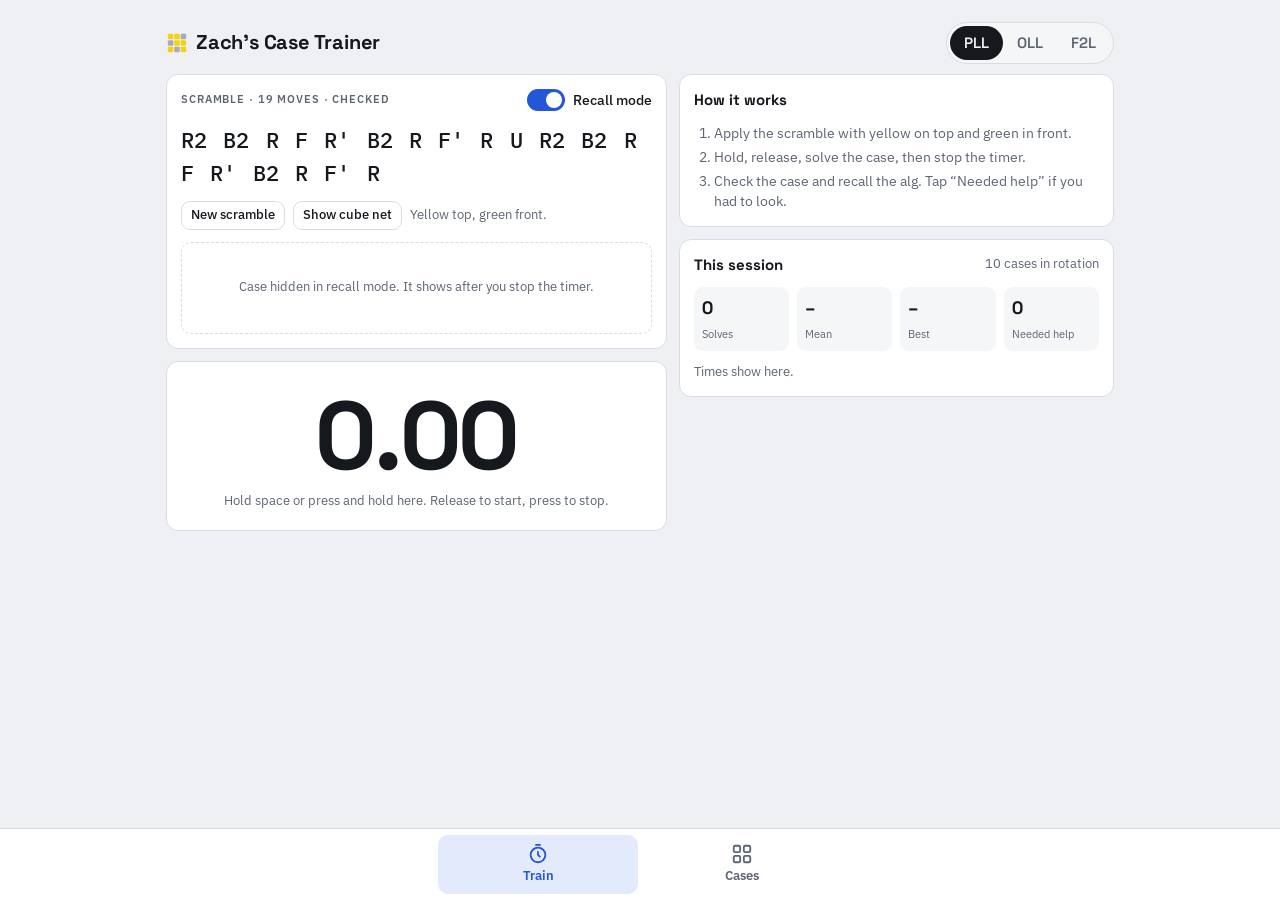
==== case-trainer/index.html @ 3c460796 "sigma" ====
<!doctype html>
<html lang="en">
<head>
<meta charset="utf-8">
<meta name="viewport" content="width=device-width, initial-scale=1, viewport-fit=cover">
<style>:root{padding-top:env(safe-area-inset-top,0px);padding-bottom:env(safe-area-inset-bottom,0px)}body{margin:0}img{max-width:100%}[hidden]{display:none!important}</style>
<title>Zach’s Case Trainer</title>
<meta name="claude:viewport-fit-sides" content="cover">
<link rel="preconnect" href="https://fonts.googleapis.com">
<link rel="stylesheet" href="https://fonts.googleapis.com/css2?family=Space+Grotesk:wght@500;600;700&family=IBM+Plex+Sans:wght@400;500;600&family=IBM+Plex+Mono:wght@400;500&display=swap">
<style>
/* Layout: one column app shell, mode switch on top, three views (Train / Cases / Plan), bottom tab bar. */
:root {
  --bg: #eef0f3; --surface: #ffffff; --surface-2: #f5f6f8; --line: #d9dde3; --fg: #15181d; --muted: #5d6573;
  --accent: #2456d8; --accent-ink: #ffffff; --accent-soft: #e3eafc;
  --good: #1f8a4c; --good-soft: #dff3e6; --warn: #b26a00; --warn-soft: #fbefd9; --bad: #c42b3a; --bad-soft: #fbe3e5;
  --gray-sticker: #a6acb6; --sticker-line: #1d2026; --cube-body: #1d2026;
  --sU: #f6d20e; --sF: #1aa35a; --sR: #ff8a1f; --sB: #2563eb; --sL: #d7263d; --sD: #fbfbfb;
  --f-display: "Space Grotesk", "Segoe UI", system-ui, sans-serif;
  --f-body: "IBM Plex Sans", "Segoe UI", system-ui, sans-serif;
  --f-mono: "IBM Plex Mono", ui-monospace, "SFMono-Regular", Menlo, monospace;
  --r: 12px;
}
@media (prefers-color-scheme: dark) { :root:not([data-theme="light"]) {
  --bg: #0f1216; --surface: #181c22; --surface-2: #1f242c; --line: #2c333d; --fg: #e8ebf0; --muted: #9aa3b2;
  --accent: #7ea2ff; --accent-ink: #0d1530; --accent-soft: #1d2747;
  --good: #4fcf86; --good-soft: #15301f; --warn: #f0b04a; --warn-soft: #33270f; --bad: #ff7a86; --bad-soft: #3a1a1e;
  --gray-sticker: #4a515c; --sticker-line: #0b0d10; --cube-body: #0b0d10; color-scheme: dark; } }
:root[data-theme="dark"] {
  --bg: #0f1216; --surface: #181c22; --surface-2: #1f242c; --line: #2c333d; --fg: #e8ebf0; --muted: #9aa3b2;
  --accent: #7ea2ff; --accent-ink: #0d1530; --accent-soft: #1d2747;
  --good: #4fcf86; --good-soft: #15301f; --warn: #f0b04a; --warn-soft: #33270f; --bad: #ff7a86; --bad-soft: #3a1a1e;
  --gray-sticker: #4a515c; --sticker-line: #0b0d10; --cube-body: #0b0d10; color-scheme: dark; }
* { box-sizing: border-box; }
html, body { height: 100%; }
body { background: var(--bg); color: var(--fg); font-family: var(--f-body); font-size: 15px; line-height: 1.45; -webkit-tap-highlight-color: transparent; }
body::before { content: ""; position: fixed; inset: 0 0 auto; height: env(safe-area-inset-top, 0px); z-index: 10; background: var(--bg); }
button { font: inherit; color: inherit; }
:focus-visible { outline: 2px solid var(--accent); outline-offset: 2px; }
.shell { max-width: 980px; margin: 0 auto; padding-left: max(16px, env(safe-area-inset-left, 0px)); padding-right: max(16px, env(safe-area-inset-right, 0px)); padding-block: 12px 96px; }
header.top { position: sticky; top: env(safe-area-inset-top, 0px); z-index: 5; background: var(--bg); padding-block: 10px; display: flex; align-items: center; gap: 12px; flex-wrap: wrap; }
.brand { font-family: var(--f-display); font-weight: 700; font-size: 20px; letter-spacing: -0.01em; display: flex; align-items: center; gap: 8px; margin-right: auto; }
.brand svg { width: 22px; height: 22px; }
.seg { display: inline-flex; background: var(--surface-2); border: 1px solid var(--line); border-radius: 999px; padding: 3px; }
.seg button { border: 0; background: transparent; padding: 6px 14px; border-radius: 999px; font-weight: 600; font-family: var(--f-display); cursor: pointer; color: var(--muted); }
.seg button[aria-pressed="true"] { background: var(--fg); color: var(--bg); }
nav.tabs { position: fixed; left: 0; right: 0; bottom: 0; z-index: 6; background: var(--surface); border-top: 1px solid var(--line); display: flex; justify-content: center; gap: 4px; padding: 6px max(16px, env(safe-area-inset-right, 0px)) calc(6px + env(safe-area-inset-bottom, 0px)) max(16px, env(safe-area-inset-left, 0px)); }
nav.tabs button { flex: 1; max-width: 200px; border: 0; background: transparent; padding: 8px 6px; border-radius: 10px; font-weight: 600; color: var(--muted); cursor: pointer; display: flex; flex-direction: column; align-items: center; gap: 2px; font-size: 13px; }
nav.tabs button svg { width: 22px; height: 22px; }
nav.tabs button[aria-pressed="true"] { color: var(--accent); background: var(--accent-soft); }
h2 { font-family: var(--f-display); font-size: 18px; margin: 0; letter-spacing: -0.01em; text-wrap: balance; }
h3 { font-family: var(--f-display); font-size: 15px; margin: 0; }
.label { font-size: 11px; letter-spacing: 0.08em; text-transform: uppercase; color: var(--muted); font-weight: 600; }
.muted { color: var(--muted); }
.card { background: var(--surface); border: 1px solid var(--line); border-radius: var(--r); padding: 14px; min-width: 0; }
.stack { display: flex; flex-direction: column; gap: 12px; }
.row { display: flex; align-items: center; gap: 8px; flex-wrap: wrap; }
.btn { border: 1px solid var(--line); background: var(--surface); padding: 7px 12px; border-radius: 9px; cursor: pointer; font-weight: 500; font-size: 14px; }
.btn:hover { border-color: var(--muted); }
.btn:disabled { opacity: .45; cursor: not-allowed; }
.btn.primary { background: var(--accent); border-color: var(--accent); color: var(--accent-ink); font-weight: 600; }
.btn.small { padding: 4px 9px; font-size: 13px; }
.btn.danger { color: var(--bad); }
.btn[aria-pressed="true"] { background: var(--accent-soft); border-color: var(--accent); color: var(--accent); }
.alg { font-family: var(--f-mono); font-size: 13px; overflow-wrap: anywhere; }
.pill { display: inline-flex; align-items: center; font-size: 11px; font-weight: 600; padding: 2px 8px; border-radius: 999px; letter-spacing: 0.02em; white-space: nowrap; }
.st-new { background: var(--surface-2); color: var(--muted); border: 1px solid var(--line); }
.st-learning { background: var(--warn-soft); color: var(--warn); }
.st-practicing { background: var(--accent-soft); color: var(--accent); }
.st-known { background: var(--good-soft); color: var(--good); }
.num { font-variant-numeric: tabular-nums; }
[hidden] { display: none !important; }

/* Train */
.train { display: grid; grid-template-columns: 1fr; gap: 12px; }
@media (min-width: 820px) { .train { grid-template-columns: 1.15fr 1fr; align-items: start; } }
.scramble { font-family: var(--f-mono); font-size: clamp(17px, 4.6vw, 22px); line-height: 1.5; word-spacing: 0.15em; font-weight: 500; overflow-wrap: anywhere; }
.timerpad { user-select: none; -webkit-user-select: none; touch-action: none; cursor: pointer; text-align: center; padding: 26px 12px 20px; border-radius: var(--r); border: 1px solid var(--line); background: var(--surface); }
.timerpad .time { font-family: var(--f-display); font-weight: 700; font-size: clamp(56px, 17vw, 96px); line-height: 1; font-variant-numeric: tabular-nums; letter-spacing: -0.02em; }
.timerpad.holding .time { color: var(--bad); }
.timerpad.ready .time { color: var(--good); }
.timerpad.running { background: var(--surface-2); }
.timerpad .hint { margin-top: 8px; color: var(--muted); font-size: 13px; }
.caseinfo { display: flex; gap: 12px; align-items: center; min-width: 0; }
.caseinfo svg.dia { width: 92px; height: 92px; flex: none; }
.caseinfo > div { min-width: 0; }
.veil { display: flex; align-items: center; justify-content: center; height: 92px; border: 1px dashed var(--line); border-radius: 10px; color: var(--muted); font-size: 13px; text-align: center; padding: 8px; }
.switch { display: inline-flex; align-items: center; gap: 8px; cursor: pointer; font-size: 14px; font-weight: 500; }
.switch input { appearance: none; width: 38px; height: 22px; border-radius: 999px; background: var(--line); position: relative; cursor: pointer; margin: 0; transition: background .15s; }
.switch input::after { content: ""; position: absolute; top: 3px; left: 3px; width: 16px; height: 16px; border-radius: 50%; background: var(--surface); transition: transform .15s; }
.switch input:checked { background: var(--accent); }
.switch input:checked::after { transform: translateX(16px); }
.net { width: 100%; max-width: 330px; display: block; margin: 0 auto; }
.result { display: grid; gap: 10px; }
.statgrid { display: grid; grid-template-columns: repeat(4, minmax(0, 1fr)); gap: 8px; }
.stat { background: var(--surface-2); border-radius: 9px; padding: 8px; }
.stat b { display: block; font-family: var(--f-display); font-size: 18px; font-variant-numeric: tabular-nums; }
.stat span { font-size: 11px; color: var(--muted); }
.banner { display: flex; align-items: center; gap: 10px; flex-wrap: wrap; background: var(--accent-soft); color: var(--fg); border-radius: var(--r); padding: 10px 14px; }
.banner .t { font-family: var(--f-display); font-weight: 700; font-variant-numeric: tabular-nums; color: var(--accent); }
.history { display: flex; flex-wrap: wrap; gap: 6px; }
.history span { font-variant-numeric: tabular-nums; font-size: 13px; background: var(--surface-2); padding: 2px 7px; border-radius: 6px; }
.history span.f { color: var(--bad); text-decoration: line-through; }

/* Cases */
.filters { display: flex; flex-wrap: wrap; gap: 6px; }
.grid { display: grid; grid-template-columns: repeat(auto-fill, minmax(150px, 1fr)); gap: 10px; }
@media (max-width: 420px) { .grid { grid-template-columns: repeat(2, minmax(0, 1fr)); } }
.case { position: relative; background: var(--surface); border: 1.5px solid var(--line); border-radius: var(--r); padding: 10px; cursor: pointer; display: flex; flex-direction: column; gap: 6px; min-width: 0; text-align: left; }
.case.on { border-color: var(--accent); box-shadow: 0 0 0 1px var(--accent) inset; }
.case:not(.on) svg.dia { opacity: .55; }
.case svg.dia { width: 100%; max-width: 120px; aspect-ratio: 1; margin: 0 auto; display: block; }
.case .nm { font-family: var(--f-display); font-weight: 600; font-size: 14px; display: flex; justify-content: space-between; gap: 6px; align-items: baseline; }
.case .alg { font-size: 11.5px; color: var(--muted); line-height: 1.35; }
.case .meta { display: flex; justify-content: space-between; align-items: center; gap: 6px; }
.case .check { position: absolute; top: 8px; left: 8px; width: 20px; height: 20px; border-radius: 50%; border: 1.5px solid var(--line); background: var(--surface); display: grid; place-items: center; }
.case.on .check { background: var(--accent); border-color: var(--accent); }
.case.on .check::after { content: ""; width: 9px; height: 5px; border-left: 2px solid var(--accent-ink); border-bottom: 2px solid var(--accent-ink); transform: rotate(-45deg) translate(1px, -1px); }
.case .edit { border: 1px solid var(--line); background: var(--surface-2); border-radius: 7px; padding: 2px 8px; font-size: 12px; cursor: pointer; }
.groupttl { font-family: var(--f-display); font-weight: 600; margin: 8px 0 -2px; color: var(--muted); font-size: 13px; letter-spacing: 0.04em; text-transform: uppercase; }

/* Plan */
.bars { display: grid; gap: 10px; }
.bar { height: 10px; border-radius: 999px; background: var(--surface-2); overflow: hidden; display: flex; border: 1px solid var(--line); }
.bar i { display: block; height: 100%; }
.bar .k { background: var(--good); } .bar .p { background: var(--accent); } .bar .l { background: var(--warn); }
.legend { display: flex; gap: 12px; flex-wrap: wrap; font-size: 12px; color: var(--muted); }
.legend i { display: inline-block; width: 9px; height: 9px; border-radius: 2px; margin-right: 4px; vertical-align: 0; }
.blocks { display: grid; grid-template-columns: repeat(3, minmax(0, 1fr)); gap: 8px; }
@media (max-width: 560px) { .blocks { grid-template-columns: 1fr; } }
.block { border: 1px solid var(--line); border-radius: 10px; padding: 10px; display: flex; flex-direction: column; gap: 6px; background: var(--surface-2); }
.block .mins { font-family: var(--f-display); font-weight: 700; font-size: 22px; }
.chips { display: flex; flex-wrap: wrap; gap: 6px; }
.chip { display: inline-flex; gap: 6px; align-items: center; border: 1px solid var(--line); border-radius: 8px; padding: 4px 8px; font-size: 13px; background: var(--surface); cursor: pointer; }
.chip small { color: var(--muted); font-variant-numeric: tabular-nums; }
ol.steps { margin: 0; padding-left: 20px; display: grid; gap: 4px; }
textarea, input[type="text"] { width: 100%; font-family: var(--f-mono); font-size: 14px; background: var(--surface-2); color: var(--fg); border: 1px solid var(--line); border-radius: 9px; padding: 9px; }

/* Sheet */
.sheet-bg { position: fixed; inset: 0; background: rgba(8, 10, 14, .45); z-index: 20; display: flex; align-items: flex-end; justify-content: center; }
@media (min-width: 640px) { .sheet-bg { align-items: center; } }
.sheet { background: var(--surface); width: 100%; max-width: 560px; max-height: 92vh; overflow: auto; border-radius: 16px 16px 0 0; padding: 18px max(16px, env(safe-area-inset-right, 0px)) calc(18px + env(safe-area-inset-bottom, 0px)) max(16px, env(safe-area-inset-left, 0px)); display: flex; flex-direction: column; gap: 12px; }
@media (min-width: 640px) { .sheet { border-radius: 16px; } }
.toast { position: fixed; left: 50%; bottom: calc(84px + env(safe-area-inset-bottom, 0px)); transform: translateX(-50%); background: var(--fg); color: var(--bg); padding: 10px 16px; border-radius: 10px; z-index: 30; font-weight: 500; font-size: 14px; max-width: calc(100% - 32px); }
.note { font-size: 13px; padding: 8px 10px; border-radius: 8px; }
.note.ok { background: var(--good-soft); color: var(--good); } .note.err { background: var(--bad-soft); color: var(--bad); }
svg .sU { fill: var(--sU); } svg .sF { fill: var(--sF); } svg .sR { fill: var(--sR); } svg .sB { fill: var(--sB); } svg .sL { fill: var(--sL); } svg .sD { fill: var(--sD); } svg .sX { fill: var(--gray-sticker); }
svg .body { fill: var(--cube-body); } svg .edge { stroke: var(--cube-body); stroke-width: .06; }
svg .arw { stroke: #15181d; stroke-width: .12; stroke-linecap: round; fill: none; } svg .arwh { fill: #15181d; }
@media (prefers-reduced-motion: reduce) { * { transition: none !important; } }
</style>
</head>
<body>

<div class="shell">
  <header class="top">
    <div class="brand"><svg viewBox="0 0 24 24" aria-hidden="true"><rect x="2" y="2" width="6" height="6" rx="1.2" fill="var(--sU)"/><rect x="9" y="2" width="6" height="6" rx="1.2" fill="var(--sU)"/><rect x="16" y="2" width="6" height="6" rx="1.2" fill="var(--gray-sticker)"/><rect x="2" y="9" width="6" height="6" rx="1.2" fill="var(--gray-sticker)"/><rect x="9" y="9" width="6" height="6" rx="1.2" fill="var(--sU)"/><rect x="16" y="9" width="6" height="6" rx="1.2" fill="var(--sU)"/><rect x="2" y="16" width="6" height="6" rx="1.2" fill="var(--sU)"/><rect x="9" y="16" width="6" height="6" rx="1.2" fill="var(--gray-sticker)"/><rect x="16" y="16" width="6" height="6" rx="1.2" fill="var(--sU)"/></svg>Zach’s Case Trainer</div>
    <div class="seg" role="group" aria-label="Algorithm set" id="modeSeg">
      <button data-mode="pll">PLL</button><button data-mode="oll">OLL</button><button data-mode="f2l">F2L</button>
    </div>
  </header>
  <main id="view"></main>
</div>
<nav class="tabs" id="tabs">
  <button data-tab="train"><svg viewBox="0 0 24 24" fill="none" stroke="currentColor" stroke-width="2" aria-hidden="true"><circle cx="12" cy="13" r="8"/><path d="M12 9v4l2.5 2.5M9 2h6"/></svg>Train</button>
  <button data-tab="cases"><svg viewBox="0 0 24 24" fill="none" stroke="currentColor" stroke-width="2" aria-hidden="true"><rect x="3" y="3" width="7" height="7" rx="1.5"/><rect x="14" y="3" width="7" height="7" rx="1.5"/><rect x="3" y="14" width="7" height="7" rx="1.5"/><rect x="14" y="14" width="7" height="7" rx="1.5"/></svg>Cases</button>
</nav>
<div id="sheet"></div>
<div id="toast" class="toast" hidden></div>

<script>
/* Cube simulator core: facelet model built from 3D sticker coordinates. */
const Cube = (() => {
  const FACES = 'URFDLB';
  // face -> (row,col) -> [pos, normal]
  function faceSticker(f, r, c) {
    const a = -1 + c, b = 1 - r;
    switch (f) {
      case 'U': return [[-1 + c, 1, -1 + r], [0, 1, 0]];
      case 'D': return [[-1 + c, -1, 1 - r], [0, -1, 0]];
      case 'F': return [[a, b, 1], [0, 0, 1]];
      case 'B': return [[1 - c, b, -1], [0, 0, -1]];
      case 'R': return [[1, b, 1 - c], [1, 0, 0]];
      case 'L': return [[-1, b, -1 + c], [-1, 0, 0]];
    }
  }
  const ST = [];
  for (const f of FACES) for (let r = 0; r < 3; r++) for (let c = 0; c < 3; c++) {
    const [p, n] = faceSticker(f, r, c); ST.push({ f, r, c, p, n });
  }
  const key = (p, n) => p.join(',') + '|' + n.join(',');
  const IDX = new Map(ST.map((s, i) => [key(s.p, s.n), i]));
  const idx = (f, r, c) => FACES.indexOf(f) * 9 + r * 3 + c;

  // rotate vector clockwise (seen from +axis) by one quarter
  function rotCW(v, ax) {
    const [x, y, z] = v;
    if (ax === 'x') return [x, z, -y];
    if (ax === 'y') return [-z, y, x];
    return [y, -x, z];
  }
  function rotCCW(v, ax) { return rotCW(rotCW(rotCW(v, ax), ax), ax); }
  // move defs: [axis, sign(+1 cw about +axis), layer predicate on coord]
  const AX = { x: 0, y: 1, z: 2 };
  const DEF = {
    U: ['y', 1, v => v === 1], D: ['y', -1, v => v === -1], R: ['x', 1, v => v === 1], L: ['x', -1, v => v === -1],
    F: ['z', 1, v => v === 1], B: ['z', -1, v => v === -1],
    u: ['y', 1, v => v >= 0], d: ['y', -1, v => v <= 0], r: ['x', 1, v => v >= 0], l: ['x', -1, v => v <= 0],
    f: ['z', 1, v => v >= 0], b: ['z', -1, v => v <= 0],
    M: ['x', -1, v => v === 0], E: ['y', -1, v => v === 0], S: ['z', 1, v => v === 0],
    x: ['x', 1, () => true], y: ['y', 1, () => true], z: ['z', 1, () => true],
  };
  const PERM = {};
  for (const m in DEF) {
    const [ax, sg, pred] = DEF[m];
    const perm = new Array(54); // perm[i] = destination of sticker i
    ST.forEach((s, i) => {
      if (!pred(s.p[AX[ax]])) { perm[i] = i; return; }
      const fn = sg > 0 ? rotCW : rotCCW;
      perm[i] = IDX.get(key(fn(s.p, ax), fn(s.n, ax)));
    });
    PERM[m] = perm;
  }
  function solved() { const a = []; for (const f of FACES) for (let i = 0; i < 9; i++) a.push(f); return a; }
  function applyMove(st, m, times) {
    const p = PERM[m];
    for (let t = 0; t < times; t++) { const n = new Array(54); for (let i = 0; i < 54; i++) n[p[i]] = st[i]; st = n; }
    return st;
  }
  // parse: returns [{m, n}] n in 1..3 (quarter turns cw)
  function parse(alg) {
    const out = [];
    const s = alg.replace(/[()\[\]]/g, ' ').replace(/’/g, "'");
    const re = /([URFDLBurfdlbMESxyz])(w?)(\d*)('?)/g;
    let mm;
    const cleaned = s.replace(/\s+/g, ' ').trim();
    // validate tokens
    for (const tok of cleaned.split(' ')) { if (tok && !/^([URFDLBurfdlbMESxyz])w?\d*'?$/.test(tok)) throw new Error('Unknown move "' + tok + '"'); }
    while ((mm = re.exec(cleaned))) {
      let m = mm[1]; if (mm[2]) m = m.toLowerCase();
      let n = mm[3] ? parseInt(mm[3], 10) : 1; if (mm[4]) n = -n;
      n = ((n % 4) + 4) % 4; if (n) out.push({ m, n });
    }
    return out;
  }
  function apply(st, alg) {
    const mv = typeof alg === 'string' ? parse(alg) : alg;
    for (const { m, n } of mv) st = applyMove(st, m, n);
    return st;
  }
  const fmt = mv => mv.map(({ m, n }) => m + (n === 2 ? '2' : n === 3 ? "'" : '')).join(' ');
  const invert = mv => mv.slice().reverse().map(({ m, n }) => ({ m, n: (4 - n) % 4 }));
  const invertStr = a => fmt(invert(parse(a)));

  // center-relative: recolor each sticker by which face's center has that color, so whole-cube rotation is normalized
  const ROTS = (() => { // 24 rotation sequences
    const seqs = []; const seen = new Set();
    const pre = ['', 'x', 'x2', "x'", 'z', "z'"];
    for (const a of pre) for (const b of ['', 'y', 'y2', "y'"]) {
      const s = (a + ' ' + b).trim(); const k = apply(solved(), s).join('');
      if (!seen.has(k)) { seen.add(k); seqs.push(s); }
    }
    return seqs;
  })();
  function reorient(st) { // rotate whole cube so centers are home (U on U, F on F)
    for (const r of ROTS) { const t = apply(st, r); if (t[4] === 'U' && t[22] === 'F') return t; }
    throw new Error('reorient failed');
  }
  function canon(st) { // recolor relative to centers (no rotation needed)
    const map = {}; for (let f = 0; f < 6; f++) map[st[f * 9 + 4]] = FACES[f];
    return st.map(c => map[c]);
  }

  // pieces
  const PIECES = []; // {stickers:[idx], home:'UFR' ...}
  (() => {
    const byPos = new Map();
    ST.forEach((s, i) => { const k = s.p.join(','); if (!byPos.has(k)) byPos.set(k, []); byPos.get(k).push(i); });
    for (const [k, arr] of byPos) if (arr.length > 1) PIECES.push({ pos: k.split(',').map(Number), stickers: arr, name: arr.map(i => ST[i].f).sort((a, b) => FACES.indexOf(a) - FACES.indexOf(b)).join('') });
  })();
  const pieceAt = name => PIECES.find(p => p.name === name);
  // locate a piece (by home colors) in state st (canonical colors)
  function locate(st, name) {
    const set = name.split('').sort().join('');
    for (const p of PIECES) {
      const cols = p.stickers.map(i => st[i]);
      if (cols.slice().sort().join('') === set) {
        // orientation: index of U/D color sticker or for edges compare
        return { at: p.name, stickers: p.stickers, cols };
      }
    }
  }
  const pieceSolved = (st, p) => p.stickers.every(i => st[i] === ST[i].f);
  const UL = PIECES.filter(p => p.pos[1] === 1);
  const isU = p => p.pos[1] === 1;
  // regions
  const CROSS = ['DF', 'DR', 'DB', 'DL'].map(n => PIECES.find(p => p.name === n.split('').sort((a, b) => FACES.indexOf(a) - FACES.indexOf(b)).join('')));
  const pn = s => s.split('').sort((a, b) => FACES.indexOf(a) - FACES.indexOf(b)).join('');
  const SLOTS = { FR: [pn('DFR'), pn('FR')], FL: [pn('DFL'), pn('FL')], BR: [pn('DBR'), pn('BR')], BL: [pn('DBL'), pn('BL')] };
  const slotSolved = (st, s) => SLOTS[s].every(n => pieceSolved(st, pieceAt(n)));
  const crossSolved = st => CROSS.every(p => pieceSolved(st, p));
  const f2lSolved = st => PIECES.filter(p => !isU(p)).every(p => pieceSolved(st, p)) && [1, 2, 3, 5].every(f => st[f * 9 + 4] === FACES[f]);
  const allSolved = st => st.every((c, i) => c === ST[i].f);
  const ollSolved = st => f2lSolved(st) && [0, 1, 2, 3, 4, 5, 6, 7, 8].every(i => st[i] === 'U');
  const after = (st, a) => canon(apply(st, a));
  const AUF = ['', 'U', 'U2', "U'"];

  // simplify a face-turn-only sequence (merge same face, allow passing opposite face)
  const OPP = { U: 'D', D: 'U', R: 'L', L: 'R', F: 'B', B: 'F' };
  function simplify(mv) {
    const out = [];
    for (const x of mv) {
      let merged = false;
      for (let j = out.length - 1; j >= 0 && j >= out.length - 2; j--) {
        if (out[j].m === x.m) {
          // ensure anything between is opposite face
          if (j === out.length - 2 && out[j + 1].m !== OPP[x.m]) break;
          const n = (out[j].n + x.n) % 4;
          if (n) out[j] = { m: x.m, n }; else out.splice(j, 1);
          merged = true; break;
        }
        if (out[j].m !== OPP[x.m]) break;
      }
      if (!merged) out.push({ ...x });
    }
    // repeat until stable
    return out.length < mv.length ? simplify(out) : out;
  }
  // convert any sequence (wide, slice, rotations) to outer face turns in a fixed frame
  const DECOMP = { r: [['L', 1], ['x', 1]], l: [['R', 1], ['x', 3]], u: [['D', 1], ['y', 1]], d: [['U', 1], ['y', 3]], f: [['B', 1], ['z', 1]], b: [['F', 1], ['z', 3]],
    M: [['R', 1], ['L', 3], ['x', 3]], E: [['U', 1], ['D', 3], ['y', 3]], S: [['F', 3], ['B', 1], ['z', 1]] };
  function toFaceTurns(alg) {
    const mv = typeof alg === 'string' ? parse(alg) : alg;
    let frame = solved(); const out = [];
    const phys = L => frame[FACES.indexOf(L) * 9 + 4];
    for (const { m, n } of mv) for (let t = 0; t < n; t++) {
      const parts = DECOMP[m] || [[m, 1]];
      for (const [pm, pc] of parts) {
        if ('xyz'.includes(pm)) frame = applyMove(frame, pm, pc);
        else out.push({ m: phys(pm), n: pc });
      }
    }
    return simplify(out);
  }
  return { FACES, ST, idx, solved, parse, apply, fmt, invert, invertStr, reorient, canon, PIECES, pieceAt, locate, pieceSolved, SLOTS, slotSolved, crossSolved, f2lSolved, allSolved, ollSolved, after, AUF, simplify, toFaceTurns, isU, pn };
})();
// export = Cube;

/* Algorithm library. Cases are defined by their main algorithm; the simulator derives each case's picture from it. */
const ALGS = (() => {
  const OLL_GROUPS = {
    OCLL: [21, 22, 23, 24, 25, 26, 27], T: [33, 45], P: [31, 32, 43, 44], W: [36, 38], L: [47, 48, 49, 50, 53, 54],
    C: [34, 46], Line: [51, 52, 55, 56], Dot: [1, 2, 3, 4, 17, 18, 19, 20], Square: [5, 6], 'Small lightning': [7, 8, 11, 12],
    'Big lightning': [39, 40], Fish: [9, 10, 35, 37], Knight: [13, 14, 15, 16], Awkward: [29, 30, 41, 42], 'Edges only': [28, 57],
  };
  const OLL_ALGS = {
    1: "R U2 R2 F R F' U2 R' F R F'", 2: "F R U R' U' F' f R U R' U' f'", 3: "f R U R' U' f' U' F R U R' U' F'",
    4: "f R U R' U' f' U F R U R' U' F'", 5: "r' U2 R U R' U r", 6: "r U2 R' U' R U' r'", 7: "r U R' U R U2 r'",
    8: "l' U' L U' L' U2 l", 9: "R U R' U' R' F R2 U R' U' F'", 10: "R U R' U R' F R F' R U2 R'",
    11: "r U R' U R' F R F' R U2 r'", 12: "M' R' U' R U' R' U2 R U' R r'", 13: "F U R U' R2 F' R U R U' R'",
    14: "R' F R U R' F' R F U' F'", 15: "r' U' r R' U' R U r' U r", 16: "r U r' R U R' U' r U' r'",
    17: "R U R' U R' F R F' U2 R' F R F'", 18: "r U R' U R U2 r2 U' R U' R' U2 r", 19: "M U R U R' U' M' R' F R F'",
    20: "r U R' U' M2 U R U' R' U' M'", 21: "R U2 R' U' R U R' U' R U' R'", 22: "R U2 R2 U' R2 U' R2 U2 R",
    23: "R2 D' R U2 R' D R U2 R", 24: "r U R' U' r' F R F'", 25: "F' r U R' U' r' F R", 26: "R U2 R' U' R U' R'",
    27: "R U R' U R U2 R'", 28: "r U R' U' r' R U R U' R'", 29: "R U R' U' R U' R' F' U' F R U R'",
    30: "F R' F R2 U' R' U' R U R' F2", 31: "R' U' F U R U' R' F' R", 32: "L U F' U' L' U L F L'",
    33: "R U R' U' R' F R F'", 34: "R U R2 U' R' F R U R U' F'", 35: "R U2 R2 F R F' R U2 R'",
    36: "L' U' L U' L' U L U L F' L' F", 37: "F R' F' R U R U' R'", 38: "R U R' U R U' R' U' R' F R F'",
    39: "L F' L' U' L U F U' L'", 40: "R' F R U R' U' F' U R", 41: "R U R' U R U2 R' F R U R' U' F'",
    42: "R' U' R U' R' U2 R F R U R' U' F'", 43: "F' U' L' U L F", 44: "F U R U' R' F'", 45: "F R U R' U' F'",
    46: "R' U' R' F R F' U R", 47: "R' U' R' F R F' R' F R F' U R", 48: "F R U R' U' R U R' U' F'",
    49: "r U' r2 U r2 U r2 U' r", 50: "r' U r2 U' r2 U' r2 U r'", 51: "F U R U' R' U R U' R' F'",
    52: "R U R' U R U' B U' B' R'", 53: "l' U2 L U L' U' L U L' U l", 54: "r U2 R' U' R U R' U' R U' r'",
    55: "R' F R U R U' R2 F' R2 U' R' U R U R'", 56: "r' U' r U' R' U R U' R' U R r' U r", 57: "R U R' U' M' U R U' r'",
  };
  const OCLL_NAMES = { 21: 'H', 22: 'Pi', 23: 'Headlights', 24: 'Chameleon', 25: 'Bowtie', 26: 'Antisune', 27: 'Sune' };
  const OLL = [];
  for (const [g, ids] of Object.entries(OLL_GROUPS)) for (const n of ids)
    OLL.push({ id: 'oll' + n, num: n, name: 'OLL ' + n + (OCLL_NAMES[n] ? ' · ' + OCLL_NAMES[n] : ''), group: g, alg: OLL_ALGS[n] });
  OLL.sort((a, b) => a.num - b.num);

  const PLL = [
    ['H', 'Edges only', 'M2 U M2 U2 M2 U M2'],
    ['Ua', 'Edges only', "M2 U M U2 M' U M2"],
    ['Ub', 'Edges only', "M2 U' M U2 M' U' M2"],
    ['Z', 'Edges only', "M2 U M2 U M' U2 M2 U2 M' U2"],
    ['Aa', 'Corners only', "x R' U R' D2 R U' R' D2 R2 x'"],
    ['Ab', 'Corners only', "x R2 D2 R U R' D2 R U' R x'"],
    ['E', 'Corners only', "x' R U' R' D R U R' D' R U R' D R U' R' D' x"],
    ['T', 'Adjacent swap', "R U R' U' R' F R2 U' R' U' R U R' F'"],
    ['F', 'Adjacent swap', "R' U' F' R U R' U' R' F R2 U' R' U' R U R' U R"],
    ['Ja', 'Adjacent swap', "x R2 F R F' R U2 r' U r U2 x'"],
    ['Jb', 'Adjacent swap', "R U R' F' R U R' U' R' F R2 U' R' U'"],
    ['Ra', 'Adjacent swap', "R U' R' U' R U R D R' U' R D' R' U2 R' U'"],
    ['Rb', 'Adjacent swap', "R2 F R U R U' R' F' R U2 R' U2 R U"],
    ['Y', 'Diagonal swap', "F R U' R' U' R U R' F' R U R' U' R' F R F'"],
    ['V', 'Diagonal swap', "R' U R' U' y R' F' R2 U' R' U R' F R F"],
    ['Na', 'Diagonal swap', "R U R' U R U R' F' R U R' U' R' F R2 U' R' U2 R U' R'"],
    ['Nb', 'Diagonal swap', "R' U R U' R' F' U' F R U R' F R' F' R U' R"],
    ['Ga', 'G perms', "R2 U R' U R' U' R U' R2 U' D R' U R D'"],
    ['Gb', 'G perms', "R' U' R U D' R2 U R' U R U' R U' R2 D"],
    ['Gc', 'G perms', "R2 U' R U' R U R' U R2 U D' R U' R' D"],
    ['Gd', 'G perms', "R U R' U' D R2 U' R U' R' U R' U R2 D'"],
  ].map(([n, g, a]) => ({ id: 'pll' + n, name: n + ' perm', short: n, group: g, alg: a }));

  // Advanced F2L. slot = slot being solved, free = slots that may be left unsolved (empty slot tricks).
  const F2L = [
    // Both pieces stuck in the slot
    ['f1', 'Corner solved, edge flipped', 'Stuck in slot', 'FR', [], "R2 U2 F R2 F' U2 R' U R'"],
    ['f2', 'Corner white right, edge solved', 'Stuck in slot', 'FR', [], "R U' R' U R U2 R' U R U' R'"],
    ['f3', 'Corner white front, edge solved', 'Stuck in slot', 'FR', [], "R U' R' U' R U R' U2 R U' R'"],
    ['f4', 'Corner white right, edge flipped', 'Stuck in slot', 'FR', [], "R U R' U' R U' R' U2 F' U' F"],
    ['f5', 'Corner white front, edge flipped', 'Stuck in slot', 'FR', [], "F' U' F U F' U F U2 R U R'"],
    // Corner in slot, edge in top layer
    ['f6', 'Corner solved, edge front', 'Corner in slot', 'FR', [], "U R U' R' U' F' U F"],
    ['f7', 'Corner solved, edge right', 'Corner in slot', 'FR', [], "U' F' U F U R U' R'"],
    ['f8', 'Corner white right, edge right', 'Corner in slot', 'FR', [], "R U R' U' R U R'"],
    ['f9', 'Corner white front, edge front', 'Corner in slot', 'FR', [], "F' U' F U F' U' F"],
    ['f10', 'Corner white front, edge right', 'Corner in slot', 'FR', [], "R U' R' U R U' R'"],
    ['f11', 'Corner white right, edge front', 'Corner in slot', 'FR', [], "F' U F U' F' U F"],
    // Edge in slot, corner in top layer
    ['f12', 'White up, edge solved', 'Edge in slot', 'FR', [], "U R U' R' U R U' R' U R U' R'"],
    ['f13', 'White up, edge flipped', 'Edge in slot', 'FR', [], "R U' R' F' U2 F"],
    ['f14', 'White front, edge solved', 'Edge in slot', 'FR', [], "R U R' U' R U' R' U R U' R'"],
    ['f15', 'White right, edge solved', 'Edge in slot', 'FR', [], "F' U' F U F' U F U' F' U F"],
    ['f16', 'White front, edge flipped', 'Edge in slot', 'FR', [], "R U R' U' F' U F"],
    ['f17', 'White right, edge flipped', 'Edge in slot', 'FR', [], "F' U' F U R U' R'"],
    // Pieces stuck in another slot (that slot's own pair is not solved yet)
    ['f18', 'Pair stuck in back slot', 'Wrong slot', 'FR', ['BR'], "R' U' R F' U2 F"],
    ['f19', 'Corner stuck in back slot', 'Wrong slot', 'FR', ['BR'], "R' U R U2 R U' R'"],
    ['f20', 'Edge stuck in back slot', 'Wrong slot', 'FR', ['BR'], "R U2 R2 U' R2 U R'"],
    ['f21', 'Pair stuck in left slot', 'Wrong slot', 'FR', ['FL'], "L' U2 L F' U F"],
    ['f22', 'Corner stuck in left slot', 'Wrong slot', 'FR', ['FL'], "L' U L R U' R'"],
    ['f23', 'Edge stuck in left slot', 'Wrong slot', 'FR', ['FL'], "L F2 L' F2"],
    // Using an empty slot
    ['f24', 'Empty back slot: white right, edge left', 'Empty slot', 'FR', ['BR'], "R' U R2 U R'"],
    ['f25', 'Empty back slot: split pair', 'Empty slot', 'FR', ['BR'], "R' U' R2 U' R'"],
    ['f26', 'Empty back slot: white right, edge front', 'Empty slot', 'FR', ['BR'], "R' U2 R2 U R'"],
    ['f27', 'Edge in left slot, corner in back', 'Wrong slot', 'FR', ['FL'], "L' U L R U R'"],
    // Back slots without rotating
    ['f29', 'Back right: easy insert', 'Back slots', 'BR', [], "R' U' R"],
    ['f30', 'Back right: easy insert (B)', 'Back slots', 'BR', [], "B U B'"],
    ['f31', 'Back right: split pair', 'Back slots', 'BR', [], "U R' U R U' R' U' R"],
    ['f32', 'Back right: white up', 'Back slots', 'BR', [], "R' U2 R U R' U' R"],
    ['f33', 'Back left: easy insert', 'Back slots', 'BL', [], "L U L'"],
    ['f34', 'Back left: easy insert (B)', 'Back slots', 'BL', [], "B' U' B"],
    ['f35', 'Back left: split pair', 'Back slots', 'BL', [], "U' L U' L' U L U L'"],
    ['f36', 'Back left: white up', 'Back slots', 'BL', [], "L U2 L' U' L U L'"],
  ].map(([id, name, group, slot, free, alg]) => ({ id, name, group, slot, free, alg }));
  return { OLL, PLL, F2L };
})();
// export = ALGS;

/* Scrambles and case checks built on the simulator. */
const Engine = ((C, A) => {
  const S = C.solved();
  const rnd = n => Math.floor(Math.random() * n);
  const pick = a => a[rnd(a.length)];
  const auf = () => pick(C.AUF);
  const inv = a => C.invertStr(a);
  const after = (st, a) => C.canon(C.apply(st, a));
  const home = seq => C.canon(C.reorient(C.apply(S, seq)));
  const REQ = c => ['FR', 'FL', 'BR', 'BL'].filter(s => s !== c.slot && !c.free.includes(s));
  const EXTRACT = { BR: ["R' U R", "R' U' R", "R' U2 R"], FL: ["L' U L", "L' U' L", "L' U2 L"], BL: ["L U L'", "L U' L'", "L U2 L'"], FR: ["R U R'", "R U' R'", "R U2 R'"] };

  // case state as the solver holds it before running the main alg
  function caseState(mode, c) {
    if (mode === 'f2l') return C.canon(C.apply(S, c.free.map(s => EXTRACT[s][0]).join(' ') + ' ' + inv(c.alg)));
    return C.canon(C.apply(S, inv(c.alg)));
  }
  // does alg solve this state's case (allowing an AUF before and after)?
  function solves(mode, c, st, alg) {
    for (const a of C.AUF) {
      let t;
      try { t = after(st, a + ' ' + alg); } catch (e) { return false; }
      if (mode === 'oll' && C.ollSolved(t)) return true;
      if (mode === 'pll' && C.AUF.some(b => C.allSolved(after(t, b)))) return true;
      if (mode === 'f2l' && C.crossSolved(t) && C.slotSolved(t, c.slot) && REQ(c).every(s => C.slotSolved(t, s))) return true;
    }
    return false;
  }
  function isCase(mode, c, st) {
    if (mode === 'f2l') { if (C.slotSolved(st, c.slot) || !C.crossSolved(st) || !REQ(c).every(s => C.slotSolved(st, s))) return false; }
    else if (!C.f2lSolved(st)) return false;
    if (mode === 'pll' && !C.ollSolved(st)) return false;
    return solves(mode, c, st, c.alg);
  }
  // two-look last layer solver using the library (OLL then PLL), returns move string
  function twoLook(st) {
    let o = null;
    if (C.ollSolved(st)) o = { s: '', t: st };
    else outer: for (const a of C.AUF) for (const c of A.OLL) {
      const t = after(st, a + ' ' + c.alg);
      if (C.ollSolved(t)) { o = { s: a + ' ' + c.alg, t }; break outer; }
    }
    if (!o) return null;
    for (const b of C.AUF) for (const p of [{ alg: '' }].concat(A.PLL)) {
      const t = after(o.t, b + ' ' + p.alg);
      for (const k of C.AUF) if (C.allSolved(after(t, k))) return (o.s + ' ' + b + ' ' + p.alg + ' ' + k).replace(/\s+/g, ' ').trim();
    }
    return null;
  }
  function scramble(mode, c) {
    let best = null;
    for (let attempt = 0; attempt < 12; attempt++) {
      let seq;
      if (mode === 'f2l') {
        const ll = inv(pick(A.OLL).alg) + ' ' + auf() + ' ' + inv(pick(A.PLL).alg) + ' ' + auf();
        seq = ll + ' ' + c.free.map(s => pick(EXTRACT[s])).join(' ') + ' ' + auf() + ' ' + inv(c.alg) + ' ' + auf();
      } else {
        const core = (mode === 'oll' ? inv(pick(A.PLL).alg) + ' ' + auf() + ' ' : auf() + ' ') + inv(c.alg) + ' ' + auf();
        // hide the case alg: random LL state R, then reach the target from R with different algs
        const R = inv(pick(Math.random() < 0.5 ? A.OLL : A.PLL).alg) + ' ' + auf();
        const Y = home(inv(R) + ' ' + core);
        const sol = twoLook(Y);
        seq = sol === null ? core : R + ' ' + inv(sol);
      }
      const mv = C.toFaceTurns(seq);
      const st = C.canon(C.apply(S, mv));
      if (isCase(mode, c, st) && (!best || mv.length < best.moves)) best = { text: C.fmt(mv), moves: mv.length, state: st, verified: true };
    }
    if (best) return best;
    const mv = C.toFaceTurns(auf() + ' ' + inv(c.alg));
    const st = C.canon(C.apply(S, mv));
    return { text: C.fmt(mv), moves: mv.length, state: st, verified: isCase(mode, c, st) };
  }
  return { caseState, solves, isCase, twoLook, scramble, EXTRACT };
});
// export = Engine;

/* ---------- App ---------- */
(() => {
const C = Cube, A = ALGS, E = Engine(C, A);
const $ = s => document.querySelector(s);
const esc = s => String(s).replace(/[&<>"]/g, c => ({ '&': '&amp;', '<': '&lt;', '>': '&gt;', '"': '&quot;' }[c]));
const fmtT = t => t == null ? '–' : (t < 60 ? t.toFixed(2) : Math.floor(t / 60) + ':' + (t % 60).toFixed(2).padStart(5, '0'));
const mean = a => a.length ? a.reduce((x, y) => x + y, 0) / a.length : null;

const F2L_GROUPS = ['Stuck in slot', 'Corner in slot', 'Edge in slot', 'Wrong slot', 'Empty slot', 'Back slots'];
A.F2L.sort((a, b) => F2L_GROUPS.indexOf(a.group) - F2L_GROUPS.indexOf(b.group));
const MODES = {
  pll: { label: 'PLL', list: A.PLL, target: 2.5, groups: ['Edges only', 'Corners only', 'Adjacent swap', 'Diagonal swap', 'G perms'] },
  oll: { label: 'OLL', list: A.OLL, target: 2.0, groups: ['OCLL', 'T', 'P', 'W', 'L', 'C', 'Line', 'Dot', 'Square', 'Small lightning', 'Big lightning', 'Fish', 'Knight', 'Awkward', 'Edges only'] },
  f2l: { label: 'F2L', list: A.F2L, target: 2.0, groups: F2L_GROUPS },
};
const BY = {}; for (const m in MODES) for (const c of MODES[m].list) { c.mode = m; BY[c.id] = c; }
const ORDER = {
  pll: ['T', 'Y', 'Ua', 'Ub', 'H', 'Z', 'Aa', 'Ab', 'Ja', 'Jb', 'F', 'Ra', 'Rb', 'V', 'E', 'Na', 'Nb', 'Ga', 'Gb', 'Gc', 'Gd'].map(s => 'pll' + s),
  oll: [21, 22, 23, 24, 25, 26, 27, 33, 45, 31, 32, 43, 44, 36, 38, 47, 48, 49, 50, 53, 54, 34, 46, 51, 52, 55, 56, 5, 6, 7, 8, 11, 12, 39, 40, 9, 10, 35, 37, 13, 14, 15, 16, 29, 30, 41, 42, 28, 57, 1, 2, 3, 4, 17, 18, 19, 20].map(n => 'oll' + n),
  f2l: A.F2L.map(c => c.id),
};
const STATUS = { new: 'Not started', learning: 'Learning', practicing: 'Practicing', known: 'Known' };

/* ---------- storage ---------- */
const KEY = 'caseDrill.v1';
function defaults() {
  return { mode: 'pll', tab: 'train', recall: true, showNet: false,
    sel: { pll: ORDER.pll.slice(0, 10), oll: MODES.oll.list.filter(c => c.group === 'OCLL').map(c => c.id), f2l: A.F2L.filter(c => c.group === 'Stuck in slot').map(c => c.id) },
    cases: {}, session: null, filter: {} };
}
let DB;
try { DB = Object.assign(defaults(), JSON.parse(localStorage.getItem(KEY) || 'null') || {}); } catch (e) { DB = defaults(); }
DB.session = null; if (DB.tab === 'plan') DB.tab = 'train';
function save() { try { localStorage.setItem(KEY, JSON.stringify(DB)); } catch (e) { } }
const cs = id => DB.cases[id] || (DB.cases[id] = { st: 'new', times: [] });
const algOf = c => (DB.cases[c.id] && DB.cases[c.id].alg) || c.alg;

/* ---------- stats ---------- */
function stats(id) {
  const t = cs(id).times, ok = t.filter(x => !x.f);
  const last12 = ok.slice(-12).map(x => x.t);
  const rec = t.filter(x => x.r).slice(-12);
  return { n: t.length, best: ok.length ? Math.min(...ok.map(x => x.t)) : null, avg: mean(last12), fails: t.filter(x => x.f).length,
    recentFails: t.slice(-8).filter(x => x.f).length, recallAvg: rec.length === 12 && !rec.some(x => x.f) ? mean(rec.map(x => x.t)) : null, recallN: rec.length };
}
function weight(c) {
  const s = stats(c.id), tgt = MODES[c.mode].target, st = cs(c.id).st;
  let w = 1;
  if (s.n < 5) w += 1.5;
  if (s.avg) w += Math.min(4, Math.max(0, s.avg / tgt - 1) * 2);
  w += s.recentFails * 1.5;
  if (st === 'learning') w += 1;
  if (st === 'known') w *= 0.6;
  return w;
}

/* ---------- diagrams ---------- */
const CLS = { U: 'sU', F: 'sF', R: 'sR', B: 'sB', L: 'sL', D: 'sD' };
const ST = C.ST;
const cache = {};
function llSVG(c) {
  const st = E.caseState(c.mode, c);
  const isPLL = c.mode === 'pll';
  let s = `<svg class="dia" viewBox="-2.2 -2.2 4.4 4.4" role="img" aria-label="${esc(c.name)}"><rect x="-1.56" y="-1.56" width="3.12" height="3.12" rx=".22" class="body"/>`;
  ST.forEach((t, i) => {
    if (t.p[1] !== 1) return;
    const col = isPLL ? CLS[st[i]] : (st[i] === 'U' ? 'sU' : 'sX');
    const [x, , z] = t.p, n = t.n;
    let r;
    if (n[1] === 1) r = [x - .45, z - .45, .9, .9];
    else if (n[2] === 1) r = [x - .44, 1.66, .88, .4];
    else if (n[2] === -1) r = [x - .44, -2.06, .88, .4];
    else if (n[0] === 1) r = [1.66, z - .44, .4, .88];
    else r = [-2.06, z - .44, .4, .88];
    s += `<rect x="${r[0]}" y="${r[1]}" width="${r[2]}" height="${r[3]}" rx=".1" class="${col}"/>`;
  });
  if (isPLL) s += pllArrows(c, st);
  return s + '</svg>';
}
function pllArrows(c, st) {
  const ft = C.toFaceTurns(c.alg);
  let k = C.AUF.find(a => C.allSolved(C.canon(C.apply(C.apply(st, ft), a)))) || '';
  const ids = C.apply(ST.map((_, i) => i), C.fmt(ft) + ' ' + k);
  const seen = new Set(); let out = '';
  for (let j = 0; j < 9; j++) {
    if (j === 4) continue;
    const from = ids[j]; if (from === j || from >= 9) continue;
    const a = ST[from].p, b = ST[j].p; const key = [from, j].sort().join('-');
    const dbl = ids[from] === j;
    if (dbl && seen.has(key)) continue; seen.add(key);
    const dx = b[0] - a[0], dz = b[2] - a[2], L = Math.hypot(dx, dz), sh = .26;
    const x1 = a[0] + dx / L * sh, y1 = a[2] + dz / L * sh, x2 = b[0] - dx / L * sh, y2 = b[2] - dz / L * sh;
    out += `<line x1="${x1.toFixed(3)}" y1="${y1.toFixed(3)}" x2="${x2.toFixed(3)}" y2="${y2.toFixed(3)}" class="arw" marker-end="url(#ah)"${dbl ? ' marker-start="url(#ah)"' : ''}/>`;
  }
  return out;
}
function f2lSVG(c) {
  const st = E.caseState('f2l', c);
  const view = c.slot === 'BR' ? 'y' : c.slot === 'BL' ? 'y2' : '';
  const v = view ? C.apply(st, view) : st;
  const target = C.SLOTS[c.slot].map(n => n.split('').sort().join(''));
  const freeP = c.free.flatMap(s => C.SLOTS[s]).map(n => n.split('').sort().join(''));
  const pieceOf = new Map(); C.PIECES.forEach(p => p.stickers.forEach(i => pieceOf.set(i, p)));
  const P = (x, y, z) => [((x - z) * .866).toFixed(3), (-y + (x + z) * .5).toFixed(3)];
  let s = `<svg class="dia" viewBox="-2.75 -3.12 5.5 6.24" role="img" aria-label="${esc(c.name)}">`;
  // cube body
  const face = (n, t1, t2) => { const ctr = n.map(q => q * 1.5); const pts = [[1, 1], [1, -1], [-1, -1], [-1, 1]].map(([a, b]) => P(...ctr.map((q, i) => q + a * 1.52 * t1[i] + b * 1.52 * t2[i]))); return `<polygon points="${pts.map(p => p.join(',')).join(' ')}" class="body"/>`; };
  s += face([0, 1, 0], [1, 0, 0], [0, 0, 1]) + face([0, 0, 1], [1, 0, 0], [0, 1, 0]) + face([1, 0, 0], [0, 0, 1], [0, 1, 0]);
  ST.forEach((t, i) => {
    const n = t.n; let t1, t2;
    if (n[1] === 1) { t1 = [1, 0, 0]; t2 = [0, 0, 1]; } else if (n[2] === 1) { t1 = [1, 0, 0]; t2 = [0, 1, 0]; } else if (n[0] === 1) { t1 = [0, 0, 1]; t2 = [0, 1, 0]; } else return;
    const p = pieceOf.get(i); let col = CLS[v[i]];
    if (p) {
      const set = p.stickers.map(q => v[q]).sort().join('');
      if (!target.includes(set) && (set.includes('U') || freeP.includes(set))) col = 'sX';
    }
    const ctr = t.p.map((q, k) => q + n[k] * .5);
    const pts = [[1, 1], [1, -1], [-1, -1], [-1, 1]].map(([a, b]) => P(...ctr.map((q, k) => q + a * .43 * t1[k] + b * .43 * t2[k])));
    s += `<polygon points="${pts.map(p => p.join(',')).join(' ')}" class="${col}" stroke-linejoin="round"/>`;
  });
  return s + '</svg>';
}
const diagram = c => cache[c.id] || (cache[c.id] = c.mode === 'f2l' ? f2lSVG(c) : llSVG(c));
function netSVG(st) {
  const off = { U: [3, 0], L: [0, 3], F: [3, 3], R: [6, 3], B: [9, 3], D: [3, 6] };
  let s = `<svg class="net" viewBox="-.1 -.1 12.2 9.2" role="img" aria-label="Scrambled cube net">`;
  ST.forEach((t, i) => { const [ox, oy] = off[t.f]; s += `<rect x="${ox + t.c + .05}" y="${oy + t.r + .05}" width=".9" height=".9" rx=".12" class="${CLS[st[i]]} edge"/>`; });
  return s + '</svg>';
}

/* ---------- trainer state ---------- */
let cur = null, last = null, sessionTimes = [];
let timer = { state: 'idle', start: 0, hold: null, raf: 0 };
let forceCase = null;
function activeSession() {
  const s = DB.session;
  if (!s) return null;
  if (Date.now() > s.end) { DB.session = null; save(); toast(`${BLOCKS[s.block].title} block finished.`); return null; }
  return s.mode === DB.mode ? s : null;
}
function poolIds() {
  const m = DB.mode, list = MODES[m].list, s = activeSession();
  if (s) {
    if (s.block === 'review') return list.filter(c => cs(c.id).st === 'known').map(c => c.id);
    if (s.block === 'learn') return list.filter(c => ['learning', 'practicing'].includes(cs(c.id).st)).map(c => c.id);
  }
  return DB.sel[m].filter(id => BY[id]);
}
function nextCase() {
  const ids = poolIds();
  if (forceCase && BY[forceCase] && BY[forceCase].mode === DB.mode) { const id = forceCase; forceCase = null; return BY[id]; }
  if (!ids.length) return null;
  let cand = ids.map(id => BY[id]);
  if (cand.length > 1 && cur) cand = cand.filter(c => c.id !== cur.c.id);
  const ws = cand.map(weight), tot = ws.reduce((a, b) => a + b, 0);
  let r = Math.random() * tot;
  for (let i = 0; i < cand.length; i++) { r -= ws[i]; if (r <= 0) return cand[i]; }
  return cand[cand.length - 1];
}
function newScramble() {
  const c = nextCase();
  cur = c ? { c, scr: E.scramble(c.mode, c), mode: c.mode } : null;
}

/* ---------- rendering ---------- */
function render() {
  document.querySelectorAll('#modeSeg button').forEach(b => b.setAttribute('aria-pressed', b.dataset.mode === DB.mode));
  document.querySelectorAll('#tabs button').forEach(b => b.setAttribute('aria-pressed', b.dataset.tab === DB.tab));
  const v = $('#view');
  if (DB.tab === 'train') v.innerHTML = trainHTML();
  else if (DB.tab === 'cases') v.innerHTML = casesHTML();
  else { DB.tab = 'train'; v.innerHTML = trainHTML(); }
}
function pill(st) { return `<span class="pill st-${st}">${STATUS[st]}</span>`; }

function trainHTML() {
  const m = DB.mode, s = activeSession();
  if (!cur || cur.mode !== m) newScramble();
  const ids = poolIds();
  let h = '';
  if (s) h += `<div class="banner"><b>${BLOCKS[s.block].title}</b><span class="muted">${BLOCKS[s.block].sub}</span><span class="t" id="sesLeft">${fmtLeft(s.end - Date.now())}</span><button class="btn small" data-act="endSession">End block</button></div>`;
  h += '<div class="train"><div class="stack">';
  if (!cur) {
    h += `<div class="card stack"><h2>No cases to drill</h2><p class="muted" style="margin:0">${s ? 'This block has no cases yet. ' + (s.block === 'review' ? 'Cases move to Known once you hit the target time in recall mode.' : 'Mark some cases as Learning on the Plan tab.') : 'Pick some cases on the Cases tab first.'}</p><div class="row"><button class="btn primary" data-act="tab" data-v="${s ? 'plan' : 'cases'}">${s ? 'Open plan' : 'Choose cases'}</button></div></div>`;
    return h + '</div></div>';
  }
  const c = cur.c, recall = DB.recall;
  h += `<div class="card stack">
    <div class="row" style="justify-content:space-between"><span class="label">Scramble · ${cur.scr.moves} moves${cur.scr.verified ? ' · checked' : ''}</span>
    <label class="switch"><input type="checkbox" id="recallSw" data-act="recall" ${recall ? 'checked' : ''}>Recall mode</label></div>
    <div class="scramble" id="scrText">${esc(cur.scr.text)}</div>
    <div class="row"><button class="btn small" data-act="skip">New scramble</button><button class="btn small" data-act="toggleNet" aria-pressed="${DB.showNet}">${DB.showNet ? 'Hide' : 'Show'} cube net</button><span class="muted" style="font-size:13px">Yellow top, green front.</span></div>
    ${DB.showNet ? `<div>${netSVG(cur.scr.state)}</div>` : ''}
    ${recall ? `<div class="veil">Case hidden in recall mode. It shows after you stop the timer.</div>` :
      `<div class="caseinfo">${diagram(c)}<div><h3>${esc(c.name)}</h3><div class="muted" style="font-size:13px">${esc(c.group)}</div><div class="alg">${esc(algOf(c))}</div></div></div>`}
  </div>
  <div class="timerpad" id="pad" role="button" tabindex="0" aria-label="Timer"><div class="time" id="time">${(timer.state === 'done' || timer.state === 'stopped') && last ? fmtT(last.t) : '0.00'}</div><div class="hint">Hold space or press and hold here. Release to start, press to stop.</div></div>
  </div><div class="stack">`;
  h += resultHTML();
  const sesOk = sessionTimes.filter(x => !x.f).map(x => x.t);
  h += `<div class="card stack"><div class="row" style="justify-content:space-between"><h3>This session</h3><span class="muted" style="font-size:13px">${ids.length} case${ids.length === 1 ? '' : 's'} in rotation</span></div>
    <div class="statgrid"><div class="stat"><b>${sessionTimes.length}</b><span>Solves</span></div><div class="stat"><b>${fmtT(mean(sesOk))}</b><span>Mean</span></div><div class="stat"><b>${fmtT(sesOk.length ? Math.min(...sesOk) : null)}</b><span>Best</span></div><div class="stat"><b>${sessionTimes.filter(x => x.f).length}</b><span>Needed help</span></div></div>
    <div class="history">${sessionTimes.slice(-24).reverse().map(x => `<span class="${x.f ? 'f' : ''}" title="${esc(BY[x.id].name)}">${fmtT(x.t)}</span>`).join('') || '<span class="muted" style="background:none;padding:0">Times show here.</span>'}</div></div>`;
  h += slowHTML();
  return h + '</div></div>';
}
function resultHTML() {
  if (!last) return `<div class="card stack"><h3>How it works</h3><ol class="steps muted" style="font-size:14px"><li>Apply the scramble with yellow on top and green in front.</li><li>Hold, release, solve the case, then stop the timer.</li><li>Check the case and recall the alg. Tap “Needed help” if you had to look.</li></ol></div>`;
  const c = BY[last.id], s = stats(c.id), st = cs(c.id).st, tgt = MODES[c.mode].target;
  const showAlg = last.reveal || !last.recall;
  return `<div class="card result">
    <div class="row" style="justify-content:space-between"><span class="label">Last solve</span>${pill(st)}</div>
    <div class="caseinfo">${diagram(c)}<div><h3>${esc(c.name)}</h3><div class="muted" style="font-size:13px">${esc(c.group)} · <span class="num">${fmtT(last.t)}</span>${last.f ? ' · needed help' : ''}</div>
    ${showAlg ? `<div class="alg">${esc(algOf(c))}</div>` : `<button class="btn small" data-act="reveal" style="margin-top:6px">Show alg</button>`}</div></div>
    <div class="statgrid"><div class="stat"><b>${s.n}</b><span>Attempts</span></div><div class="stat"><b>${fmtT(s.avg)}</b><span>Avg of 12</span></div><div class="stat"><b>${fmtT(s.best)}</b><span>Best</span></div><div class="stat"><b>${s.recallN}/12</b><span>Recall tries</span></div></div>
    <div class="muted" style="font-size:13px">Known target: ${tgt}s average over 12 recall tries${s.recallAvg != null ? ` · now ${fmtT(s.recallAvg)}` : ''}.</div>
    <div class="row"><button class="btn small" data-act="fail" aria-pressed="${!!last.f}">Needed help</button><button class="btn small danger" data-act="delLast">Delete time</button><button class="btn small" data-act="edit" data-id="${c.id}">Edit case</button></div>
  </div>`;
}
function slowHTML() {
  const list = poolIds().map(id => ({ c: BY[id], s: stats(id) })).filter(x => x.s.n).sort((a, b) => weight(b.c) - weight(a.c)).slice(0, 6);
  if (!list.length) return '';
  return `<div class="card stack"><h3>Coming up more often</h3><div class="chips">${list.map(x => `<button class="chip" data-act="edit" data-id="${x.c.id}">${esc(x.c.short || x.c.name.replace('OLL ', ''))}<small>${fmtT(x.s.avg)}${x.s.recentFails ? ' · ' + x.s.recentFails + ' help' : ''}</small></button>`).join('')}</div></div>`;
}

function casesHTML() {
  const m = DB.mode, M = MODES[m], sel = new Set(DB.sel[m]);
  let h = `<div class="stack"><div class="card stack"><div class="row" style="justify-content:space-between"><h2>${M.label} cases</h2><span class="muted num">${sel.size} of ${M.list.length} selected</span></div>
  <p class="muted" style="margin:0;font-size:14px">Tap a case to add it to or remove it from the drill. Use Edit to change its algorithm or status.</p>
  <div class="filters"><button class="btn small" data-act="selAll">All</button><button class="btn small" data-act="selNone">None</button>
  ${M.groups.map(g => { const ids = M.list.filter(c => c.group === g).map(c => c.id); const on = ids.every(i => sel.has(i)); return `<button class="btn small" data-act="selGroup" data-v="${esc(g)}" aria-pressed="${on}">${esc(g)}</button>`; }).join('')}
  ${m === 'f2l' ? `<button class="btn small" data-act="selSlot" data-v="FR">Front right</button><button class="btn small" data-act="selSlot" data-v="back">Back slots</button>` : ''}</div>
  <div class="filters"><span class="label" style="align-self:center">By status</span>${['learning', 'practicing', 'known', 'new'].map(s => `<button class="btn small" data-act="selStatus" data-v="${s}">${STATUS[s]}</button>`).join('')}</div></div>`;
  for (const g of M.groups) {
    const cs_ = M.list.filter(c => c.group === g); if (!cs_.length) continue;
    h += `<div class="groupttl">${esc(g)}</div><div class="grid">`;
    for (const c of cs_) {
      const st = cs(c.id).st, s = stats(c.id);
      h += `<div class="case ${sel.has(c.id) ? 'on' : ''}" data-act="toggle" data-id="${c.id}" role="checkbox" aria-checked="${sel.has(c.id)}" tabindex="0"><span class="check"></span>${diagram(c)}
        <div class="nm"><span>${esc(c.short ? c.name : c.name.replace(/^OLL /, 'OLL '))}</span></div>
        <div class="alg">${esc(algOf(c))}</div>
        <div class="meta">${pill(st)}<span class="muted num" style="font-size:12px">${s.n ? fmtT(s.avg) : ''}</span><button class="edit" data-act="edit" data-id="${c.id}">Edit</button></div></div>`;
    }
    h += '</div>';
  }
  return h + dataHTML() + '</div>';
}

/* ---------- plan ---------- */
const BLOCKS = {
  review: { title: 'Review', mins: 5, sub: 'Known cases, recall mode' },
  learn: { title: 'Learn', mins: 10, sub: 'Learning and Practicing cases, alg shown' },
  mixed: { title: 'Mixed recall', mins: 5, sub: 'Everything you selected, recall mode' },
};
const PACE = { pll: '2–3 new cases a week, most common first', oll: '3 new cases a week. Start once PLL is done', f2l: '1–2 groups a week. 20 slow tries per case, then go for speed' };
function weekStart() { const d = new Date(); d.setHours(0, 0, 0, 0); d.setDate(d.getDate() - ((d.getDay() + 6) % 7)); return d.getTime(); }
function counts(m) { const r = { new: 0, learning: 0, practicing: 0, known: 0 }; MODES[m].list.forEach(c => r[cs(c.id).st]++); return r; }
function upNext(m) {
  const fresh = ORDER[m].filter(id => cs(id).st === 'new');
  if (m === 'f2l') { if (!fresh.length) return []; const g = BY[fresh[0]].group; return fresh.filter(id => BY[id].group === g); }
  return fresh.slice(0, 3);
}
function fmtLeft(ms) { ms = Math.max(0, ms); const s = Math.ceil(ms / 1000); return Math.floor(s / 60) + ':' + String(s % 60).padStart(2, '0'); }
function dataHTML() {
    return `<div class="card stack"><h2>Your data</h2><p class="muted" style="margin:0;font-size:14px">Times and settings are saved in this browser only. Copy a backup to move them to another device.</p>
    <div class="row"><button class="btn small" data-act="copyBackup">Copy backup</button><button class="btn small" data-act="showRestore">Restore from backup</button><button class="btn small danger" data-act="resetAsk">Reset everything</button></div>
    <div id="restoreBox" hidden class="stack"><textarea id="restoreText" rows="4" placeholder="Paste a backup here"></textarea><div class="row"><button class="btn small primary" data-act="restore">Restore</button></div></div>
    <div id="resetBox" hidden class="row"><span style="font-size:14px">Delete all times and statuses?</span><button class="btn small danger" data-act="resetDo">Yes, reset</button><button class="btn small" data-act="resetNo">Keep my data</button></div></div>`;
}
function planHTML() {
  const m = DB.mode, M = MODES[m], s = activeSession();
  let h = '<div class="stack"><div class="card stack"><h2>Progress</h2><div class="bars">';
  for (const k of ['pll', 'oll', 'f2l']) {
    const n = counts(k), tot = MODES[k].list.length, pc = x => (x / tot * 100).toFixed(1) + '%';
    h += `<div><div class="row" style="justify-content:space-between"><b style="font-family:var(--f-display)">${MODES[k].label}</b><span class="muted num" style="font-size:13px">${n.known} known · ${n.practicing} practicing · ${n.learning} learning · ${tot} total</span></div>
      <div class="bar" role="img" aria-label="${MODES[k].label}: ${n.known} of ${tot} known"><i class="k" style="width:${pc(n.known)}"></i><i class="p" style="width:${pc(n.practicing)}"></i><i class="l" style="width:${pc(n.learning)}"></i></div></div>`;
  }
  h += `</div><div class="legend"><span><i style="background:var(--good)"></i>Known</span><span><i style="background:var(--accent)"></i>Practicing</span><span><i style="background:var(--warn)"></i>Learning</span></div></div>`;

  // today
  const known = M.list.filter(c => cs(c.id).st === 'known'), learning = M.list.filter(c => ['learning', 'practicing'].includes(cs(c.id).st));
  const review = known.slice().sort((a, b) => weight(b) - weight(a)).slice(0, 6);
  h += `<div class="card stack"><div class="row" style="justify-content:space-between"><h2>Today · ${M.label}</h2><span class="muted" style="font-size:13px">20 minutes</span></div><div class="blocks">`;
  for (const [k, b] of Object.entries(BLOCKS)) {
    const n = k === 'review' ? known.length : k === 'learn' ? learning.length : DB.sel[m].length;
    const on = s && s.block === k;
    h += `<div class="block"><span class="label">${k === 'review' ? 'First' : k === 'learn' ? 'Then' : 'Finish'}</span><span class="mins">${b.mins} min</span><b>${b.title}</b><span class="muted" style="font-size:13px">${b.sub} · ${n} case${n === 1 ? '' : 's'}</span>
      ${on ? `<button class="btn small" data-act="endSession">End · ${fmtLeft(s.end - Date.now())} left</button>` : `<button class="btn small primary" data-act="startBlock" data-v="${k}" ${n ? '' : 'disabled'}>Start</button>`}</div>`;
  }
  h += `</div><div><span class="label">Today's cases</span><div class="chips" style="margin-top:6px">${learning.concat(review).map(c => `<button class="chip" data-act="edit" data-id="${c.id}">${esc(c.short || c.name.replace('OLL ', ''))} ${pill(cs(c.id).st)}<small>${fmtT(stats(c.id).avg)}</small></button>`).join('') || '<span class="muted" style="font-size:14px">Nothing yet. Start the cases under “Up next”.</span>'}</div></div></div>`;

  // up next
  const nx = upNext(m), ws = weekStart();
  const thisWeek = M.list.filter(c => (cs(c.id).started || 0) >= ws);
  const pllDone = counts('pll').known === 21;
  h += `<div class="card stack"><h2>Up next</h2><p class="muted" style="margin:0;font-size:14px">${PACE[m]}. This week you started <b class="num">${m === 'f2l' ? new Set(thisWeek.map(c => c.group)).size + ' group' + (new Set(thisWeek.map(c => c.group)).size === 1 ? '' : 's') : thisWeek.length + ' case' + (thisWeek.length === 1 ? '' : 's')}</b>.</p>
  ${m === 'oll' && !pllDone ? `<div class="note err" style="background:var(--warn-soft);color:var(--warn)">The plan starts OLL after all 21 PLLs are Known (${counts('pll').known} of 21 so far). You can still start early.</div>` : ''}
  ${nx.length ? `<div class="chips">${nx.map(id => `<button class="chip" data-act="edit" data-id="${id}">${esc(BY[id].short || BY[id].name.replace('OLL ', ''))}${m === 'f2l' ? '' : ''}</button>`).join('')}</div>
  <div class="row"><button class="btn primary" data-act="learnNext">Start learning ${m === 'f2l' ? 'the ' + esc(BY[nx[0]].group) + ' group' : 'these ' + nx.length}</button></div>` : '<p style="margin:0">Every case in this set is started.</p>'}
  <details><summary class="muted" style="cursor:pointer;font-size:14px">Full order</summary><div class="chips" style="margin-top:8px">${ORDER[m].map(id => `<span class="chip" style="cursor:default">${esc(BY[id].short || BY[id].name.replace('OLL ', ''))} ${pill(cs(id).st)}</span>`).join('')}</div></details></div>`;

  h += `<div class="card stack"><h2>How cases move</h2><ol class="steps" style="font-size:14px">
    <li><b>Learning</b>: drill with the alg shown. After 20 tries a case moves to Practicing.</li>
    <li><b>Practicing</b>: drill in recall mode and push for speed.</li>
    <li><b>Known</b>: average under ${M.target}s across your last 12 recall tries with no “needed help”. It then shows up in the daily review.</li></ol>
    <p class="muted" style="margin:0;font-size:13px">Slow cases and ones you needed help with come up more often.</p></div>`;

  h += `<div class="card stack"><h2>Your data</h2><p class="muted" style="margin:0;font-size:14px">Times and settings are saved in this browser only. Copy a backup to move them to another device.</p>
    <div class="row"><button class="btn small" data-act="copyBackup">Copy backup</button><button class="btn small" data-act="showRestore">Restore from backup</button><button class="btn small danger" data-act="resetAsk">Reset everything</button></div>
    <div id="restoreBox" hidden class="stack"><textarea id="restoreText" rows="4" placeholder="Paste a backup here"></textarea><div class="row"><button class="btn small primary" data-act="restore">Restore</button></div></div>
    <div id="resetBox" hidden class="row"><span style="font-size:14px">Delete all times and statuses?</span><button class="btn small danger" data-act="resetDo">Yes, reset</button><button class="btn small" data-act="resetNo">Keep my data</button></div></div>`;
  return h + '</div>';
}

/* ---------- edit sheet ---------- */
let sheetId = null;
function openSheet(id, msg) {
  sheetId = id; const c = BY[id], st = cs(id).st, s = stats(id), on = DB.sel[c.mode].includes(id);
  const times = cs(id).times.slice(-20).reverse();
  $('#sheet').innerHTML = `<div class="sheet-bg" data-act="closeSheet"><div class="sheet" role="dialog" aria-modal="true" aria-label="${esc(c.name)}">
    <div class="row" style="justify-content:space-between"><div><span class="label">${MODES[c.mode].label} · ${esc(c.group)}</span><h2>${esc(c.name)}</h2></div><button class="btn small" data-act="closeSheet">Close</button></div>
    <div style="width:150px;margin:0 auto">${diagram(c)}</div>
    <div><span class="label">Status</span><div class="row" style="margin-top:6px">${Object.keys(STATUS).map(k => `<button class="btn small" data-act="setStatus" data-v="${k}" aria-pressed="${st === k}">${STATUS[k]}</button>`).join('')}</div></div>
    <div class="stack" style="gap:6px"><label class="label" for="algInput">Your algorithm</label><textarea id="algInput" rows="2">${esc(algOf(c))}</textarea>
    <div class="row"><button class="btn small primary" data-act="saveAlg">Save alg</button>${cs(id).alg ? `<button class="btn small" data-act="resetAlg">Use standard alg</button>` : ''}<span class="muted alg" style="font-size:12px">Standard: ${esc(c.alg)}</span></div>
    ${msg ? `<div class="note ${msg.ok ? 'ok' : 'err'}">${esc(msg.text)}</div>` : ''}</div>
    <div class="statgrid"><div class="stat"><b>${s.n}</b><span>Attempts</span></div><div class="stat"><b>${fmtT(s.avg)}</b><span>Avg of 12</span></div><div class="stat"><b>${fmtT(s.best)}</b><span>Best</span></div><div class="stat"><b>${s.fails}</b><span>Needed help</span></div></div>
    <div class="history">${times.map(x => `<span class="${x.f ? 'f' : ''}">${fmtT(x.t)}${x.r ? '' : '·'}</span>`).join('') || '<span class="muted" style="background:none;padding:0">No times yet.</span>'}</div>
    ${times.length ? '<span class="muted" style="font-size:12px">A dot marks a time with the alg shown.</span>' : ''}
    <div class="row"><button class="btn small" data-act="sheetToggle">${on ? 'Remove from drill' : 'Add to drill'}</button><button class="btn small primary" data-act="drillNow">Drill this case next</button></div>
  </div></div>`;
}
function closeSheet() { sheetId = null; $('#sheet').innerHTML = ''; }

/* ---------- timer ---------- */
function setPad(cls) { const p = $('#pad'); if (!p) return; p.className = 'timerpad ' + cls; }
function startHold() {
  if (!cur || timer.state === 'running') return;
  timer.state = 'holding'; setPad('holding'); const t = $('#time'); if (t) t.textContent = '0.00';
  timer.hold = setTimeout(() => { if (timer.state === 'holding') { timer.state = 'ready'; setPad('ready'); } }, 300);
}
function release() {
  if (timer.state === 'holding') { clearTimeout(timer.hold); timer.state = 'idle'; setPad(''); return; }
  if (timer.state === 'ready') {
    timer.state = 'running'; timer.start = performance.now(); setPad('running');
    const tick = () => { if (timer.state !== 'running') return; const t = $('#time'); if (t) t.textContent = fmtT((performance.now() - timer.start) / 1000).replace(/(\.\d)\d$/, '$1'); timer.raf = requestAnimationFrame(tick); };
    tick();
  }
  if (timer.state === 'stopped') timer.state = 'done';
}
function stop() {
  const t = Math.round((performance.now() - timer.start) / 10) / 100;
  cancelAnimationFrame(timer.raf); timer.state = 'stopped';
  const c = cur.c, rec = { t, r: DB.recall ? 1 : 0, f: 0, d: Date.now() };
  const cc = cs(c.id); cc.times.push(rec); if (cc.times.length > 150) cc.times.splice(0, cc.times.length - 150);
  last = { id: c.id, t, recall: DB.recall, reveal: false, rec, f: 0 };
  sessionTimes.push({ id: c.id, t, f: 0, rec });
  promote(c);
  save(); newScramble(); render();
  timer.state = 'stopped'; setPad('');
}
function promote(c) {
  const cc = cs(c.id), s = stats(c.id);
  if ((cc.st === 'learning') && s.n >= 20) { cc.st = 'practicing'; toast(`${c.short || c.name} moved to Practicing after 20 tries.`); }
  if (cc.st !== 'known' && s.recallAvg != null && s.recallAvg < MODES[c.mode].target) { cc.st = 'known'; toast(`${c.short || c.name} is Known: ${fmtT(s.recallAvg)} average over 12 recall tries.`); }
}

/* ---------- events ---------- */
let toastT = 0;
function toast(msg) { const t = $('#toast'); t.textContent = msg; t.hidden = false; clearTimeout(toastT); toastT = setTimeout(() => t.hidden = true, 3200); }
function setSel(m, ids) { DB.sel[m] = [...new Set(ids)]; save(); render(); }
function act(a, el, ev) {
  const m = DB.mode, M = MODES[m], v = el.dataset.v, id = el.dataset.id;
  const sel = new Set(DB.sel[m]);
  switch (a) {
    case 'tab': DB.tab = v; save(); render(); break;
    case 'toggle': sel.has(id) ? sel.delete(id) : sel.add(id); setSel(m, [...sel]); break;
    case 'selAll': setSel(m, M.list.map(c => c.id)); break;
    case 'selNone': setSel(m, []); break;
    case 'selGroup': { const ids = M.list.filter(c => c.group === v).map(c => c.id); const all = ids.every(i => sel.has(i)); ids.forEach(i => all ? sel.delete(i) : sel.add(i)); setSel(m, [...sel]); break; }
    case 'selSlot': setSel(m, M.list.filter(c => v === 'FR' ? c.slot === 'FR' : c.slot !== 'FR').map(c => c.id)); break;
    case 'selStatus': setSel(m, M.list.filter(c => cs(c.id).st === v).map(c => c.id)); break;
    case 'edit': ev.stopPropagation(); openSheet(id); break;
    case 'closeSheet': if (ev.target === el) { closeSheet(); render(); } break;
    case 'setStatus': { const cc = cs(sheetId); cc.st = v; if (v === 'learning' && !cc.started) cc.started = Date.now(); if (v !== 'new' && !cc.started) cc.started = Date.now(); save(); openSheet(sheetId); render(); break; }
    case 'saveAlg': {
      const c = BY[sheetId], txt = $('#algInput').value.trim();
      let msg;
      try {
        C.parse(txt);
        if (!txt) throw new Error('Type an algorithm first.');
        const ok = E.solves(c.mode, c, E.caseState(c.mode, c), txt);
        if (txt === c.alg) delete cs(c.id).alg; else cs(c.id).alg = txt;
        msg = ok ? { ok: true, text: 'Saved. The simulator confirms it solves this case.' } : { ok: false, text: 'Saved, but the simulator says this does not solve the case (even with a U turn before or after). Check it on a cube.' };
        save();
      } catch (e) { msg = { ok: false, text: e.message + '. Use moves like R U R\' U\' (wide: r or Rw, slices: M E S, rotations: x y z).' }; }
      openSheet(sheetId, msg); render(); break;
    }
    case 'resetAlg': delete cs(sheetId).alg; save(); openSheet(sheetId, { ok: true, text: 'Back to the standard alg.' }); render(); break;
    case 'sheetToggle': { const c = BY[sheetId], s2 = new Set(DB.sel[c.mode]); s2.has(c.id) ? s2.delete(c.id) : s2.add(c.id); DB.sel[c.mode] = [...s2]; save(); openSheet(sheetId); render(); break; }
    case 'drillNow': { const c = BY[sheetId]; DB.mode = c.mode; forceCase = c.id; DB.tab = 'train'; newScramble(); save(); closeSheet(); render(); break; }
    case 'recall': DB.recall = el.checked; save(); render(); break;
    case 'toggleNet': DB.showNet = !DB.showNet; save(); render(); break;
    case 'skip': newScramble(); timer.state = 'idle'; render(); break;
    case 'reveal': if (last) last.reveal = true; render(); break;
    case 'fail': if (last) { last.f = last.rec.f = last.f ? 0 : 1; const s = sessionTimes.find(x => x.rec === last.rec); if (s) s.f = last.f; save(); render(); } break;
    case 'delLast': if (last) { const cc = cs(last.id); const i = cc.times.indexOf(last.rec); if (i >= 0) cc.times.splice(i, 1); sessionTimes = sessionTimes.filter(x => x.rec !== last.rec); last = null; save(); toast('Time deleted.'); render(); } break;
    case 'startBlock': DB.session = { mode: m, block: v, end: Date.now() + BLOCKS[v].mins * 60000 }; DB.recall = v !== 'learn'; DB.tab = 'train'; save(); newScramble(); render(); break;
    case 'endSession': DB.session = null; save(); newScramble(); render(); break;
    case 'learnNext': { const nx = upNext(m); nx.forEach(i => { const cc = cs(i); cc.st = 'learning'; cc.started = Date.now(); sel.add(i); }); DB.sel[m] = [...sel]; save(); toast(`Started ${nx.length} case${nx.length === 1 ? '' : 's'}. They're in your Learn block and selection.`); render(); break; }
    case 'copyBackup': { const txt = JSON.stringify(DB); navigator.clipboard.writeText(txt).then(() => toast('Backup copied. Paste it somewhere safe.'), () => { $('#restoreBox').hidden = false; $('#restoreText').value = txt; $('#restoreText').select(); toast('Copy the selected text to keep a backup.'); }); break; }
    case 'showRestore': $('#restoreBox').hidden = false; break;
    case 'restore': try { const d = JSON.parse($('#restoreText').value); if (!d || !d.cases) throw 0; DB = Object.assign(defaults(), d); save(); cur = null; toast('Backup restored.'); render(); } catch (e) { toast('That does not look like a Zach’s Case Trainer backup.'); } break;
    case 'resetAsk': $('#resetBox').hidden = false; break;
    case 'resetNo': $('#resetBox').hidden = true; break;
    case 'resetDo': DB = defaults(); save(); cur = null; last = null; sessionTimes = []; toast('Everything was reset.'); render(); break;
  }
}
document.addEventListener('click', e => {
  const el = e.target.closest('[data-act]'); if (!el) return;
  if (el.dataset.act === 'recall') return; // handled by change
  if (el.closest('#pad')) return;
  act(el.dataset.act, el, e);
});
document.addEventListener('change', e => { if (e.target.dataset.act === 'recall') act('recall', e.target, e); });
document.getElementById('modeSeg').addEventListener('click', e => { const b = e.target.closest('button'); if (!b) return; DB.mode = b.dataset.mode; cur = null; timer.state = 'idle'; save(); render(); });
document.getElementById('tabs').addEventListener('click', e => { const b = e.target.closest('button'); if (!b) return; DB.tab = b.dataset.tab; save(); render(); });
const typing = () => { const a = document.activeElement; return a && (a.tagName === 'TEXTAREA' || a.tagName === 'INPUT' && a.type === 'text'); };
document.addEventListener('keydown', e => {
  if (sheetId) { if (e.key === 'Escape') { closeSheet(); render(); } return; }
  if (typing() || DB.tab !== 'train') return;
  if (timer.state === 'running') { e.preventDefault(); stop(); return; }
  if (e.code === 'Space') { e.preventDefault(); if (!e.repeat && ['idle', 'done', 'stopped'].includes(timer.state)) startHold(); }
  else if (e.key === 'Enter' && document.activeElement && document.activeElement.dataset && document.activeElement.dataset.act === 'toggle') act('toggle', document.activeElement, e);
});
document.addEventListener('keyup', e => { if (e.code === 'Space' && DB.tab === 'train' && !sheetId && !typing()) { e.preventDefault(); release(); } });
document.addEventListener('pointerdown', e => {
  if (DB.tab !== 'train' || sheetId) return;
  if (timer.state === 'running') { e.preventDefault(); stop(); return; }
  if (e.target.closest('#pad') && (timer.state === 'idle' || timer.state === 'done')) { e.preventDefault(); startHold(); }
});
document.addEventListener('pointerup', e => { if (DB.tab === 'train' && !sheetId) release(); });
document.addEventListener('pointercancel', () => { if (timer.state === 'holding' || timer.state === 'ready') { clearTimeout(timer.hold); timer.state = 'idle'; setPad(''); } });
setInterval(() => {
  const s = DB.session; if (!s) return;
  if (Date.now() > s.end) { activeSession(); if (timer.state !== 'running') render(); return; }
  const el = $('#sesLeft'); if (el) el.textContent = fmtLeft(s.end - Date.now());
}, 1000);
// arrow marker defs shared by all diagrams
document.body.insertAdjacentHTML('beforeend', '<svg width="0" height="0" style="position:absolute" aria-hidden="true"><defs><marker id="ah" viewBox="0 0 10 10" refX="7" refY="5" markerWidth="3.2" markerHeight="3.2" orient="auto-start-reverse"><path d="M0,0 L10,5 L0,10 z" class="arwh"/></marker></defs></svg>');
render();
})();

</script>
</body>
</html>
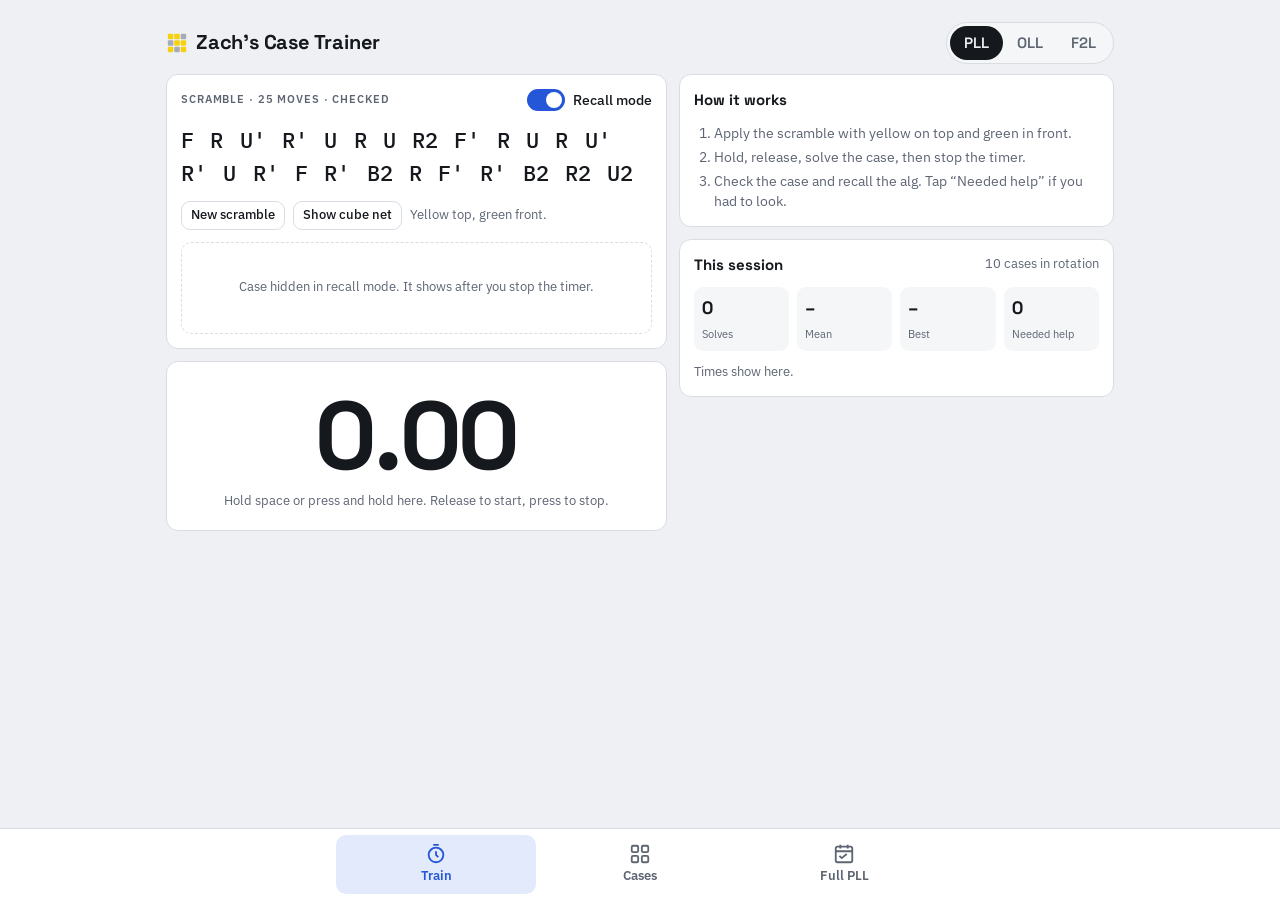
==== commit 9a727f4b: "case trainer" ====
--- a/case-trainer/index.html
+++ b/case-trainer/index.html
@@ -164,6 +164,7 @@
 <nav class="tabs" id="tabs">
   <button data-tab="train"><svg viewBox="0 0 24 24" fill="none" stroke="currentColor" stroke-width="2" aria-hidden="true"><circle cx="12" cy="13" r="8"/><path d="M12 9v4l2.5 2.5M9 2h6"/></svg>Train</button>
   <button data-tab="cases"><svg viewBox="0 0 24 24" fill="none" stroke="currentColor" stroke-width="2" aria-hidden="true"><rect x="3" y="3" width="7" height="7" rx="1.5"/><rect x="14" y="3" width="7" height="7" rx="1.5"/><rect x="3" y="14" width="7" height="7" rx="1.5"/><rect x="14" y="14" width="7" height="7" rx="1.5"/></svg>Cases</button>
+  <button data-tab="pll15"><svg viewBox="0 0 24 24" fill="none" stroke="currentColor" stroke-width="2" aria-hidden="true"><rect x="3" y="4" width="18" height="17" rx="2"/><path d="M3 9h18M8 2v4M16 2v4M7 14l2.5 2.5L15 12"/></svg>Full PLL</button>
 </nav>
 <div id="sheet"></div>
 <div id="toast" class="toast" hidden></div>
@@ -699,6 +700,7 @@
   const v = $('#view');
   if (DB.tab === 'train') v.innerHTML = trainHTML();
   else if (DB.tab === 'cases') v.innerHTML = casesHTML();
+  else if (DB.tab === 'pll15') v.innerHTML = pll15HTML();
   else { DB.tab = 'train'; v.innerHTML = trainHTML(); }
 }
 function pill(st) { return `<span class="pill st-${st}">${STATUS[st]}</span>`; }
@@ -842,6 +844,33 @@
   return h + '</div>';
 }
 
+/* ---------- 15-day PLL plan ---------- */
+const P15_DAYS = ['Jb', 'Ja', 'Aa', 'Ab', 'F', 'Ra', 'Rb', 'V', 'E', 'Na', 'Nb', 'Ga', 'Gb', 'Gc', 'Gd'];
+const p15 = () => DB.plan15 || (DB.plan15 = { done: [], aaSwap: false });
+function p15Days() { const sw = p15().aaSwap; return P15_DAYS.map(n => 'pll' + (sw && n === 'Aa' ? 'T' : n)); }
+function p15Base() { return (p15().aaSwap ? ['Aa', 'Y', 'Ua', 'Ub', 'H', 'Z'] : ['T', 'Y', 'Ua', 'Ub', 'H', 'Z']).map(n => 'pll' + n); }
+function p15Today() { const d = p15Days(); const i = d.findIndex(id => !p15().done.includes(id)); return i; }
+function p15SoFar() { const d = p15Days(), i = p15Today(); return p15Base().concat(i < 0 ? d : d.slice(0, i + 1)); }
+function pll15HTML() {
+  const d = p15Days(), done = new Set(p15().done), i = p15Today(), n = d.filter(id => done.has(id)).length;
+  let h = `<div class="stack"><div class="card stack"><div class="row" style="justify-content:space-between"><h2>Full PLL in 2 weeks</h2><span class="muted num">${n} of 15 days done</span></div>
+  <div class="bar" role="img" aria-label="${n} of 15 days done"><i class="k" style="width:${(n / 15 * 100).toFixed(1)}%"></i></div>
+  <p class="muted" style="margin:0;font-size:14px">One new PLL a day for 15 days. You already know ${p15Base().map(id => BY[id].short).join(', ')} from 2-look.</p></div>`;
+  if (i >= 0) {
+    const c = BY[d[i]];
+    h += `<div class="card stack"><span class="label">Day ${i + 1} · today's case</span>
+    <div class="caseinfo">${diagram(c)}<div><h2>${esc(c.name)}</h2><div class="alg" style="margin-top:4px">${esc(algOf(c))}</div><div class="muted" style="font-size:13px;margin-top:4px">${stats(c.id).n} tries · avg ${fmtT(stats(c.id).avg)}</div></div></div>
+    <ol class="steps" style="font-size:14px"><li>Learn it slowly with the alg shown: <button class="btn small" data-act="p15Today">Drill today's case</button></li>
+    <li>Then mix it with everything so far in recall mode: <button class="btn small" data-act="p15SoFar">Drill all ${p15SoFar().length} cases</button></li>
+    <li>When it feels solid, mark the day done. If yesterday's case still feels shaky, repeat that day instead of moving on.</li></ol>
+    <div class="row"><button class="btn primary" data-act="p15Done" data-id="${c.id}">Mark day ${i + 1} done</button></div></div>`;
+  } else h += `<div class="card stack"><h2>All 15 days done</h2><p style="margin:0">You know full PLL. Keep reviewing in recall mode until every case is under 2.5s.</p><div class="row"><button class="btn primary" data-act="p15SoFar">Drill all 21 PLLs</button></div></div>`;
+  h += `<div class="card stack"><h3>Schedule</h3><div class="stack" style="gap:6px">${d.map((id, k) => { const c = BY[id], on = done.has(id); return `<div class="row" style="justify-content:space-between;flex-wrap:nowrap;padding:6px 0;border-bottom:1px solid var(--line)"><span style="min-width:0"><b class="num" style="display:inline-block;width:56px">Day ${k + 1}</b>${esc(c.name)}${k === i ? ' <span class="pill st-practicing">Today</span>' : ''}</span><button class="btn small" data-act="p15Toggle" data-id="${id}" aria-pressed="${on}">${on ? 'Done' : 'Mark done'}</button></div>`; }).join('')}</div>
+  <label class="switch"><input type="checkbox" data-act="p15Swap" ${p15().aaSwap ? 'checked' : ''}>My 2-look used Aa instead of T (T moves to Day 3)</label></div></div>`;
+  return h;
+}
+function p15Drill(ids, recall) { DB.mode = 'pll'; DB.sel.pll = [...new Set(ids)]; DB.recall = recall; DB.tab = 'train'; cur = null; save(); render(); toast(ids.length === 1 ? `Drilling ${BY[ids[0]].name}.` : `Drilling ${ids.length} cases in recall mode.`); }
+
 /* ---------- edit sheet ---------- */
 let sheetId = null;
 function openSheet(id, msg) {
@@ -904,6 +933,9 @@
   const sel = new Set(DB.sel[m]);
   switch (a) {
     case 'tab': DB.tab = v; save(); render(); break;
+    case 'p15Today': p15Drill([p15Days()[p15Today()]], false); break;
+    case 'p15SoFar': p15Drill(p15SoFar(), true); break;
+    case 'p15Done': case 'p15Toggle': { const p = p15(), k = p.done.indexOf(id); if (k >= 0) p.done.splice(k, 1); else { p.done.push(id); const cc = cs(id); if (cc.st === 'new') { cc.st = 'learning'; cc.started = Date.now(); } } save(); render(); if (a === 'p15Done') toast(p15Today() < 0 ? 'All 15 days done!' : `Day done. Tomorrow: ${BY[p15Days()[p15Today()]].name}.`); break; }
     case 'toggle': sel.has(id) ? sel.delete(id) : sel.add(id); setSel(m, [...sel]); break;
     case 'selAll': setSel(m, M.list.map(c => c.id)); break;
     case 'selNone': setSel(m, []); break;
@@ -948,11 +980,11 @@
 }
 document.addEventListener('click', e => {
   const el = e.target.closest('[data-act]'); if (!el) return;
-  if (el.dataset.act === 'recall') return; // handled by change
+  if (el.dataset.act === 'recall' || el.dataset.act === 'p15Swap') return; // handled by change
   if (el.closest('#pad')) return;
   act(el.dataset.act, el, e);
 });
-document.addEventListener('change', e => { if (e.target.dataset.act === 'recall') act('recall', e.target, e); });
+document.addEventListener('change', e => { if (e.target.dataset.act === 'recall') act('recall', e.target, e); if (e.target.dataset.act === 'p15Swap') { p15().aaSwap = e.target.checked; save(); render(); } });
 document.getElementById('modeSeg').addEventListener('click', e => { const b = e.target.closest('button'); if (!b) return; DB.mode = b.dataset.mode; cur = null; timer.state = 'idle'; save(); render(); });
 document.getElementById('tabs').addEventListener('click', e => { const b = e.target.closest('button'); if (!b) return; DB.tab = b.dataset.tab; save(); render(); });
 const typing = () => { const a = document.activeElement; return a && (a.tagName === 'TEXTAREA' || a.tagName === 'INPUT' && a.type === 'text'); };
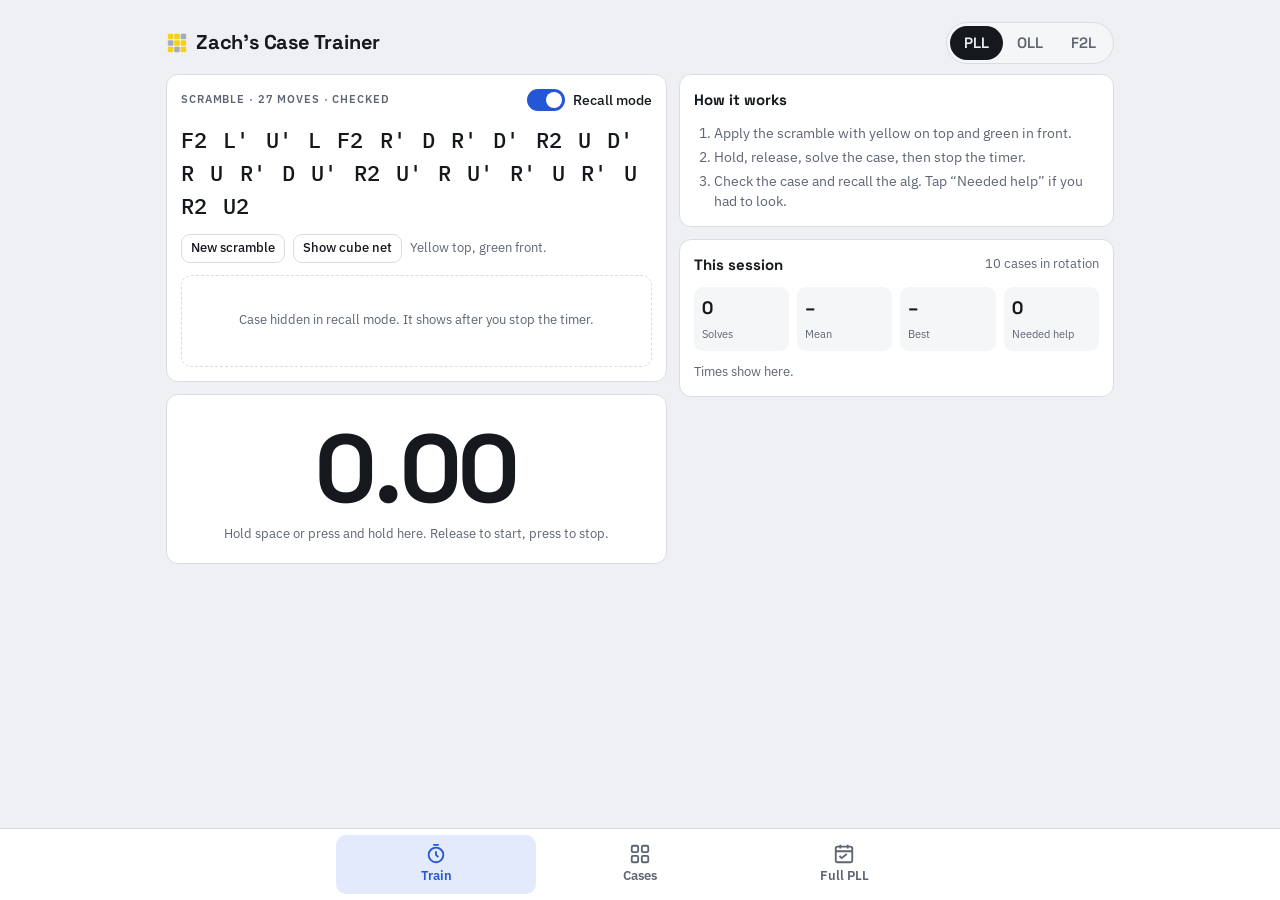
==== commit b72e8ba4: "e" ====
--- a/case-trainer/index.html
+++ b/case-trainer/index.html
@@ -850,7 +850,7 @@
 function p15Days() { const sw = p15().aaSwap; return P15_DAYS.map(n => 'pll' + (sw && n === 'Aa' ? 'T' : n)); }
 function p15Base() { return (p15().aaSwap ? ['Aa', 'Y', 'Ua', 'Ub', 'H', 'Z'] : ['T', 'Y', 'Ua', 'Ub', 'H', 'Z']).map(n => 'pll' + n); }
 function p15Today() { const d = p15Days(); const i = d.findIndex(id => !p15().done.includes(id)); return i; }
-function p15SoFar() { const d = p15Days(), i = p15Today(); return p15Base().concat(i < 0 ? d : d.slice(0, i + 1)); }
+function p15SoFar() { const d = p15Days(), i = p15Today(); return i < 0 ? d : d.slice(0, i + 1); } // full-PLL cases only, not the 2-look set
 function pll15HTML() {
   const d = p15Days(), done = new Set(p15().done), i = p15Today(), n = d.filter(id => done.has(id)).length;
   let h = `<div class="stack"><div class="card stack"><div class="row" style="justify-content:space-between"><h2>Full PLL in 2 weeks</h2><span class="muted num">${n} of 15 days done</span></div>
@@ -861,10 +861,10 @@
     h += `<div class="card stack"><span class="label">Day ${i + 1} · today's case</span>
     <div class="caseinfo">${diagram(c)}<div><h2>${esc(c.name)}</h2><div class="alg" style="margin-top:4px">${esc(algOf(c))}</div><div class="muted" style="font-size:13px;margin-top:4px">${stats(c.id).n} tries · avg ${fmtT(stats(c.id).avg)}</div></div></div>
     <ol class="steps" style="font-size:14px"><li>Learn it slowly with the alg shown: <button class="btn small" data-act="p15Today">Drill today's case</button></li>
-    <li>Then mix it with everything so far in recall mode: <button class="btn small" data-act="p15SoFar">Drill all ${p15SoFar().length} cases</button></li>
+    <li>Then mix it with the full-PLL cases so far in recall mode: <button class="btn small" data-act="p15SoFar">${p15SoFar().length === 1 ? 'Drill it in recall mode' : `Drill all ${p15SoFar().length} full-PLL cases`}</button></li>
     <li>When it feels solid, mark the day done. If yesterday's case still feels shaky, repeat that day instead of moving on.</li></ol>
     <div class="row"><button class="btn primary" data-act="p15Done" data-id="${c.id}">Mark day ${i + 1} done</button></div></div>`;
-  } else h += `<div class="card stack"><h2>All 15 days done</h2><p style="margin:0">You know full PLL. Keep reviewing in recall mode until every case is under 2.5s.</p><div class="row"><button class="btn primary" data-act="p15SoFar">Drill all 21 PLLs</button></div></div>`;
+  } else h += `<div class="card stack"><h2>All 15 days done</h2><p style="margin:0">You know full PLL. Keep reviewing in recall mode until every case is under 2.5s.</p><div class="row"><button class="btn primary" data-act="p15SoFar">Drill all 15 full-PLL cases</button></div></div>`;
   h += `<div class="card stack"><h3>Schedule</h3><div class="stack" style="gap:6px">${d.map((id, k) => { const c = BY[id], on = done.has(id); return `<div class="row" style="justify-content:space-between;flex-wrap:nowrap;padding:6px 0;border-bottom:1px solid var(--line)"><span style="min-width:0"><b class="num" style="display:inline-block;width:56px">Day ${k + 1}</b>${esc(c.name)}${k === i ? ' <span class="pill st-practicing">Today</span>' : ''}</span><button class="btn small" data-act="p15Toggle" data-id="${id}" aria-pressed="${on}">${on ? 'Done' : 'Mark done'}</button></div>`; }).join('')}</div>
   <label class="switch"><input type="checkbox" data-act="p15Swap" ${p15().aaSwap ? 'checked' : ''}>My 2-look used Aa instead of T (T moves to Day 3)</label></div></div>`;
   return h;
